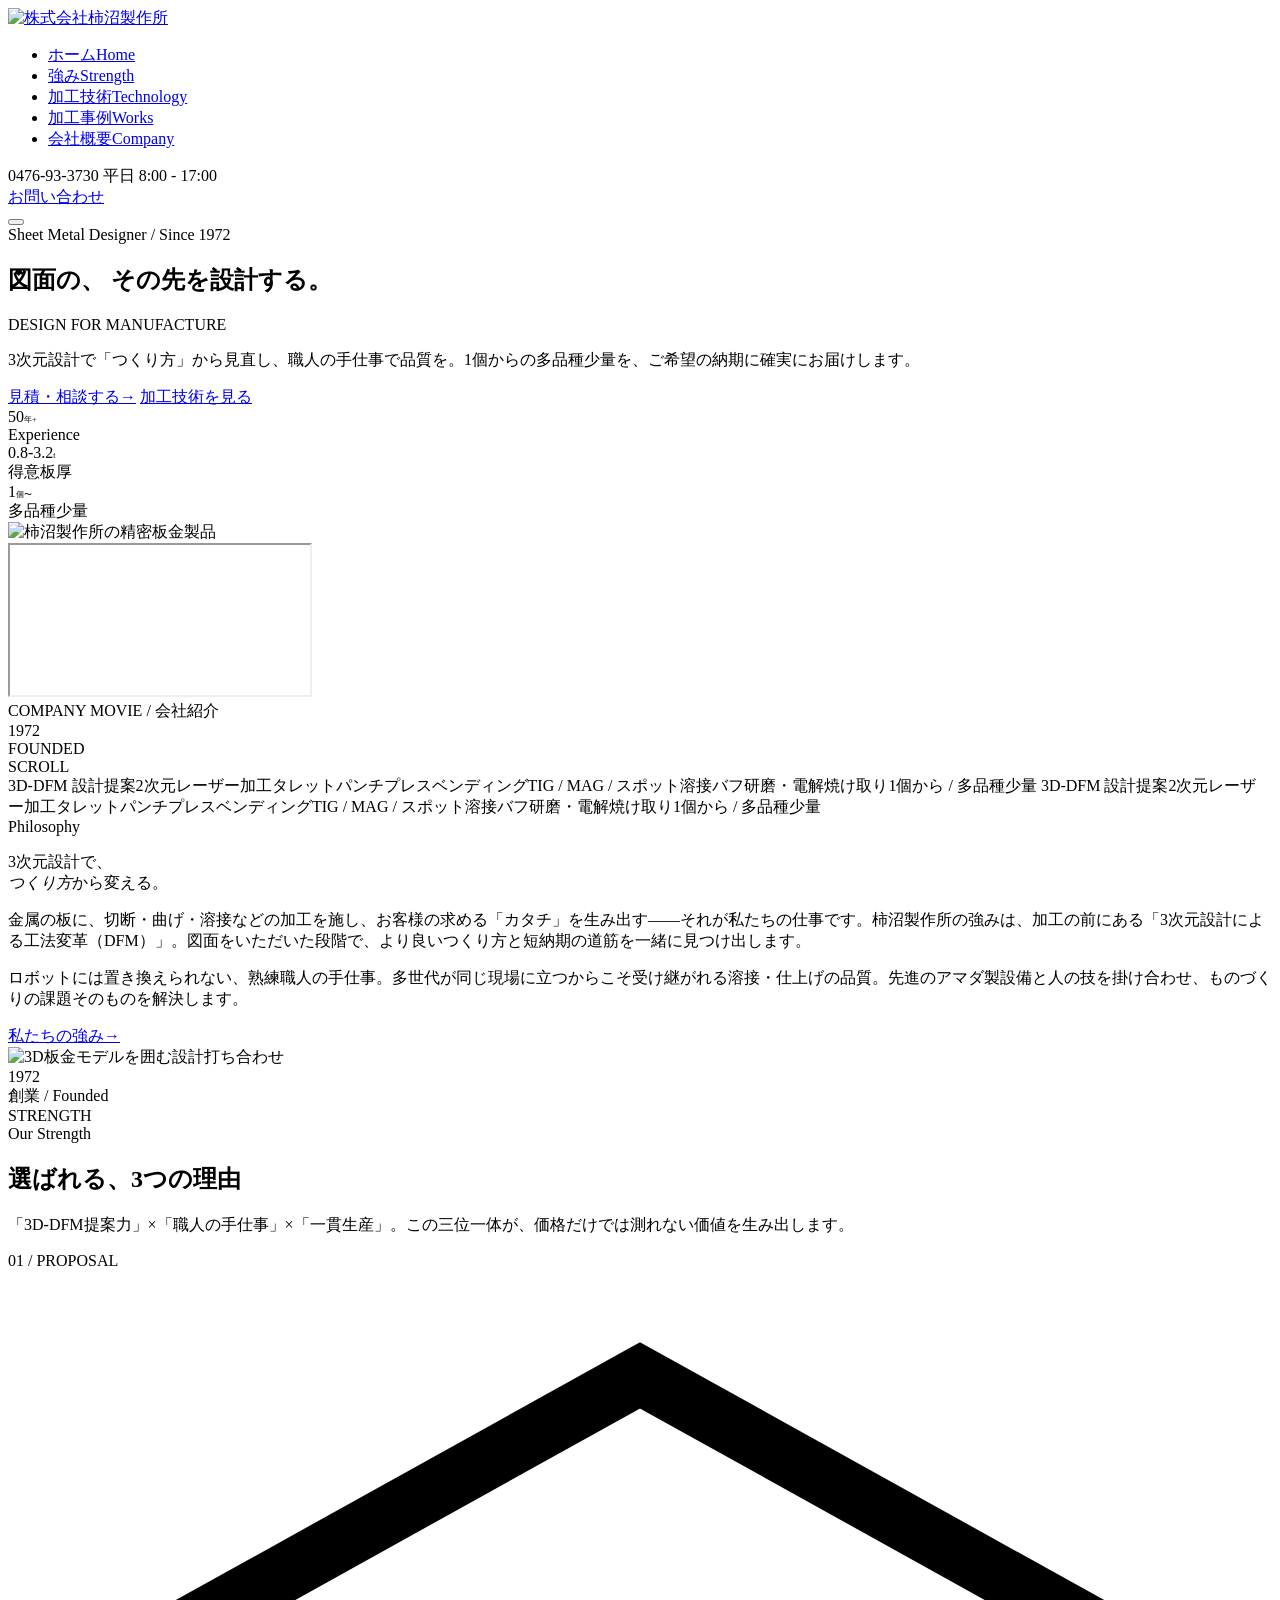
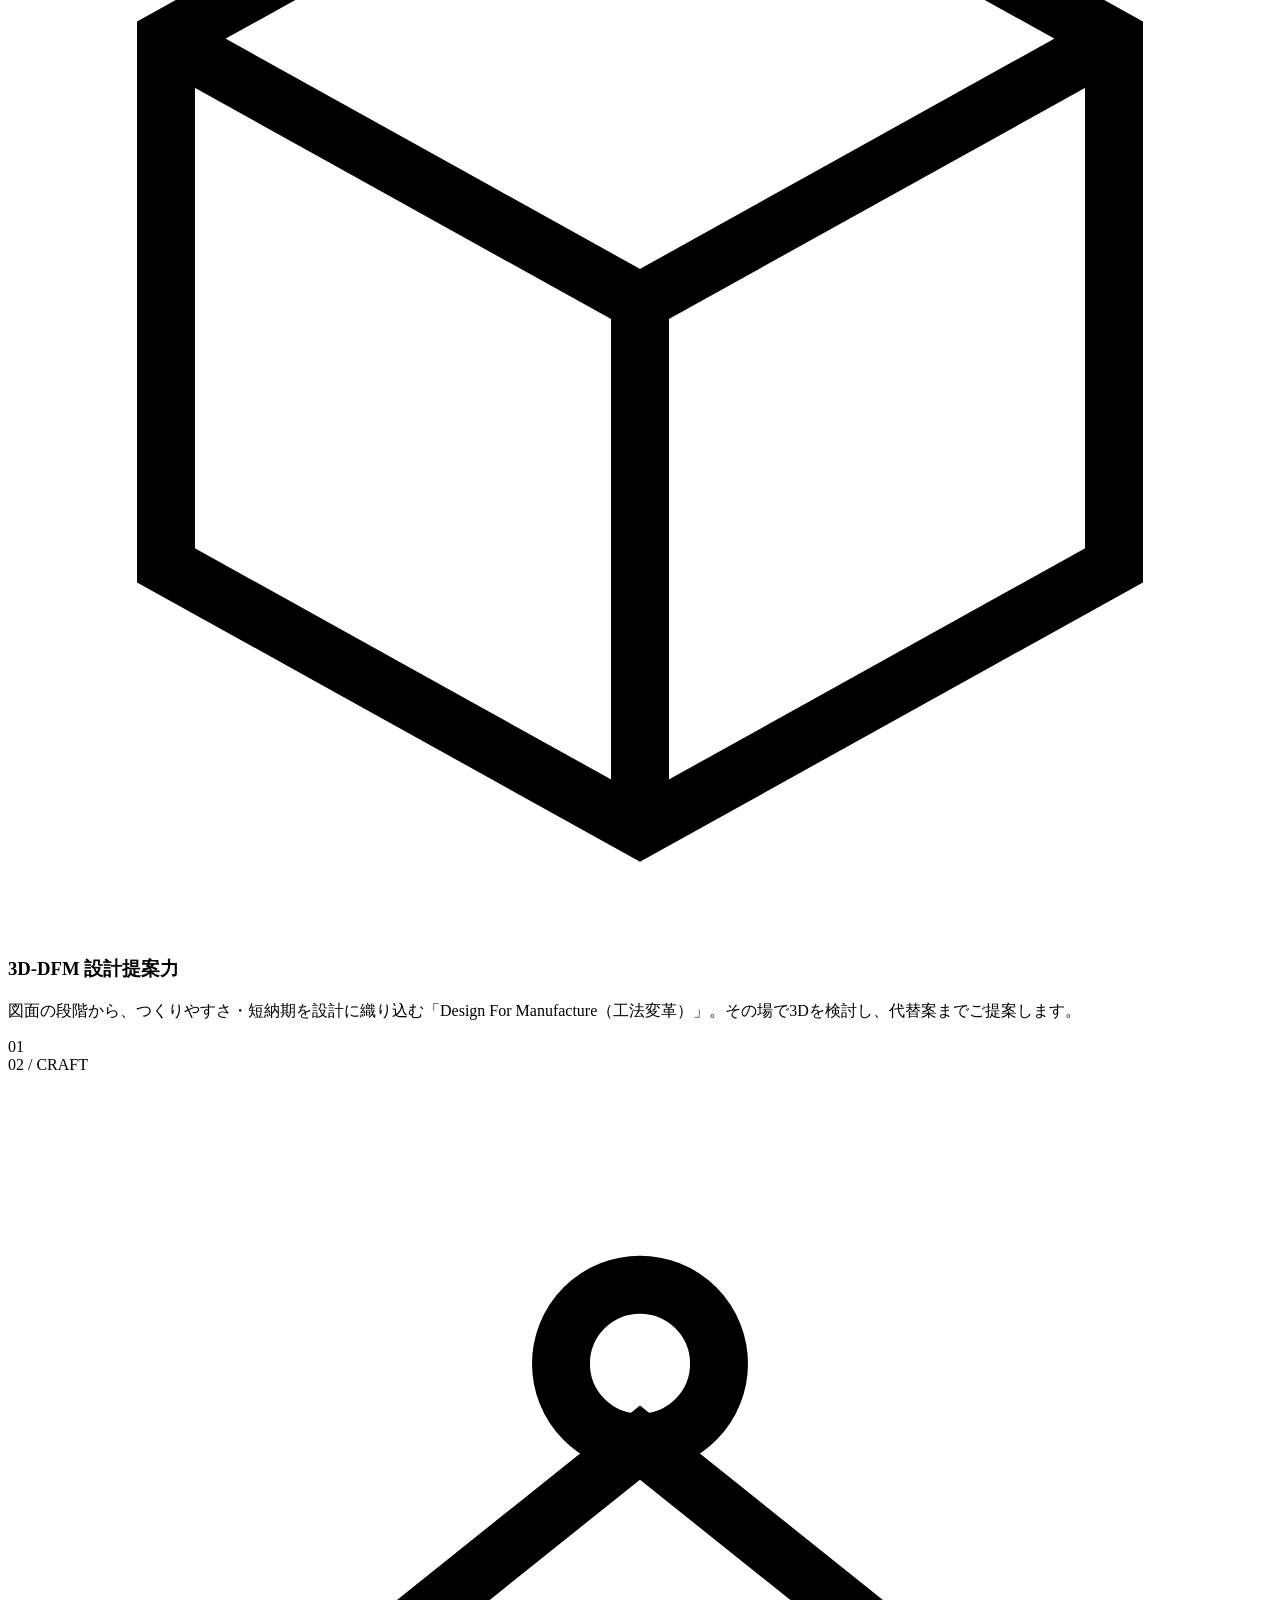
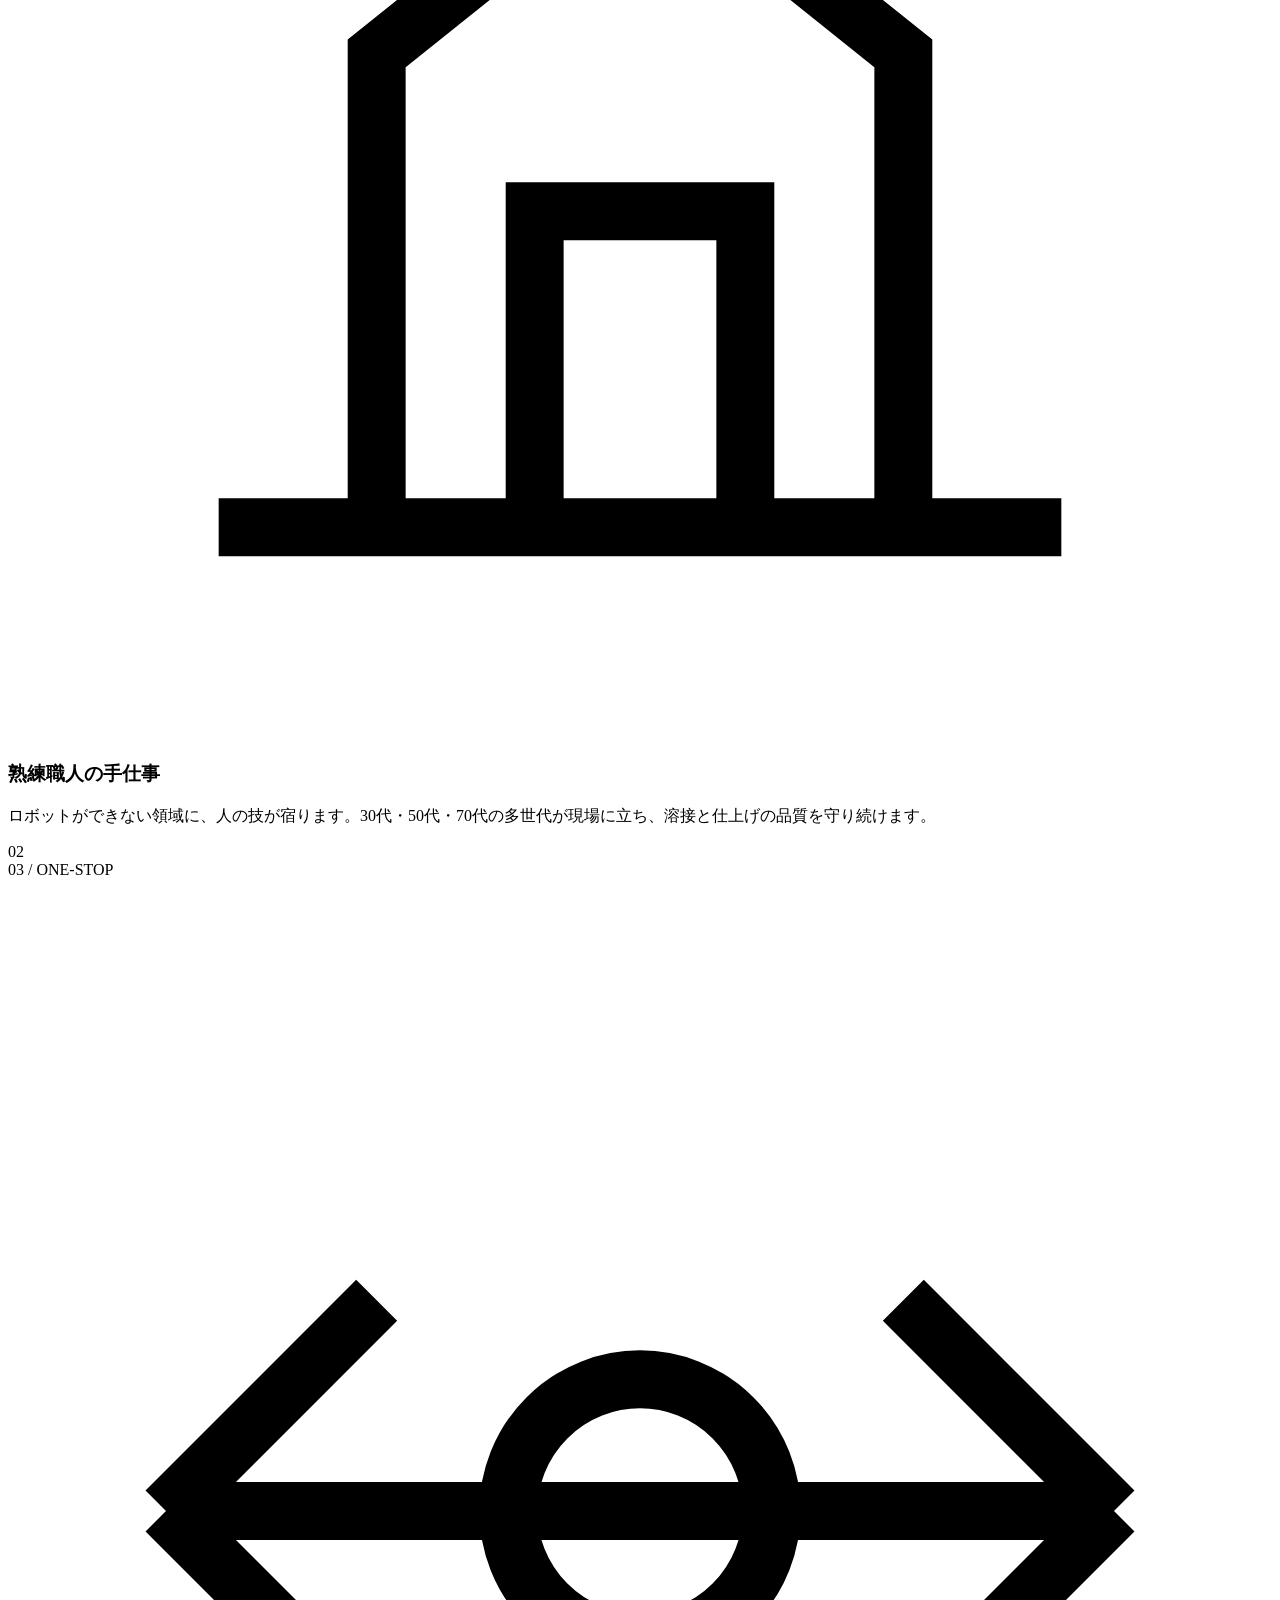
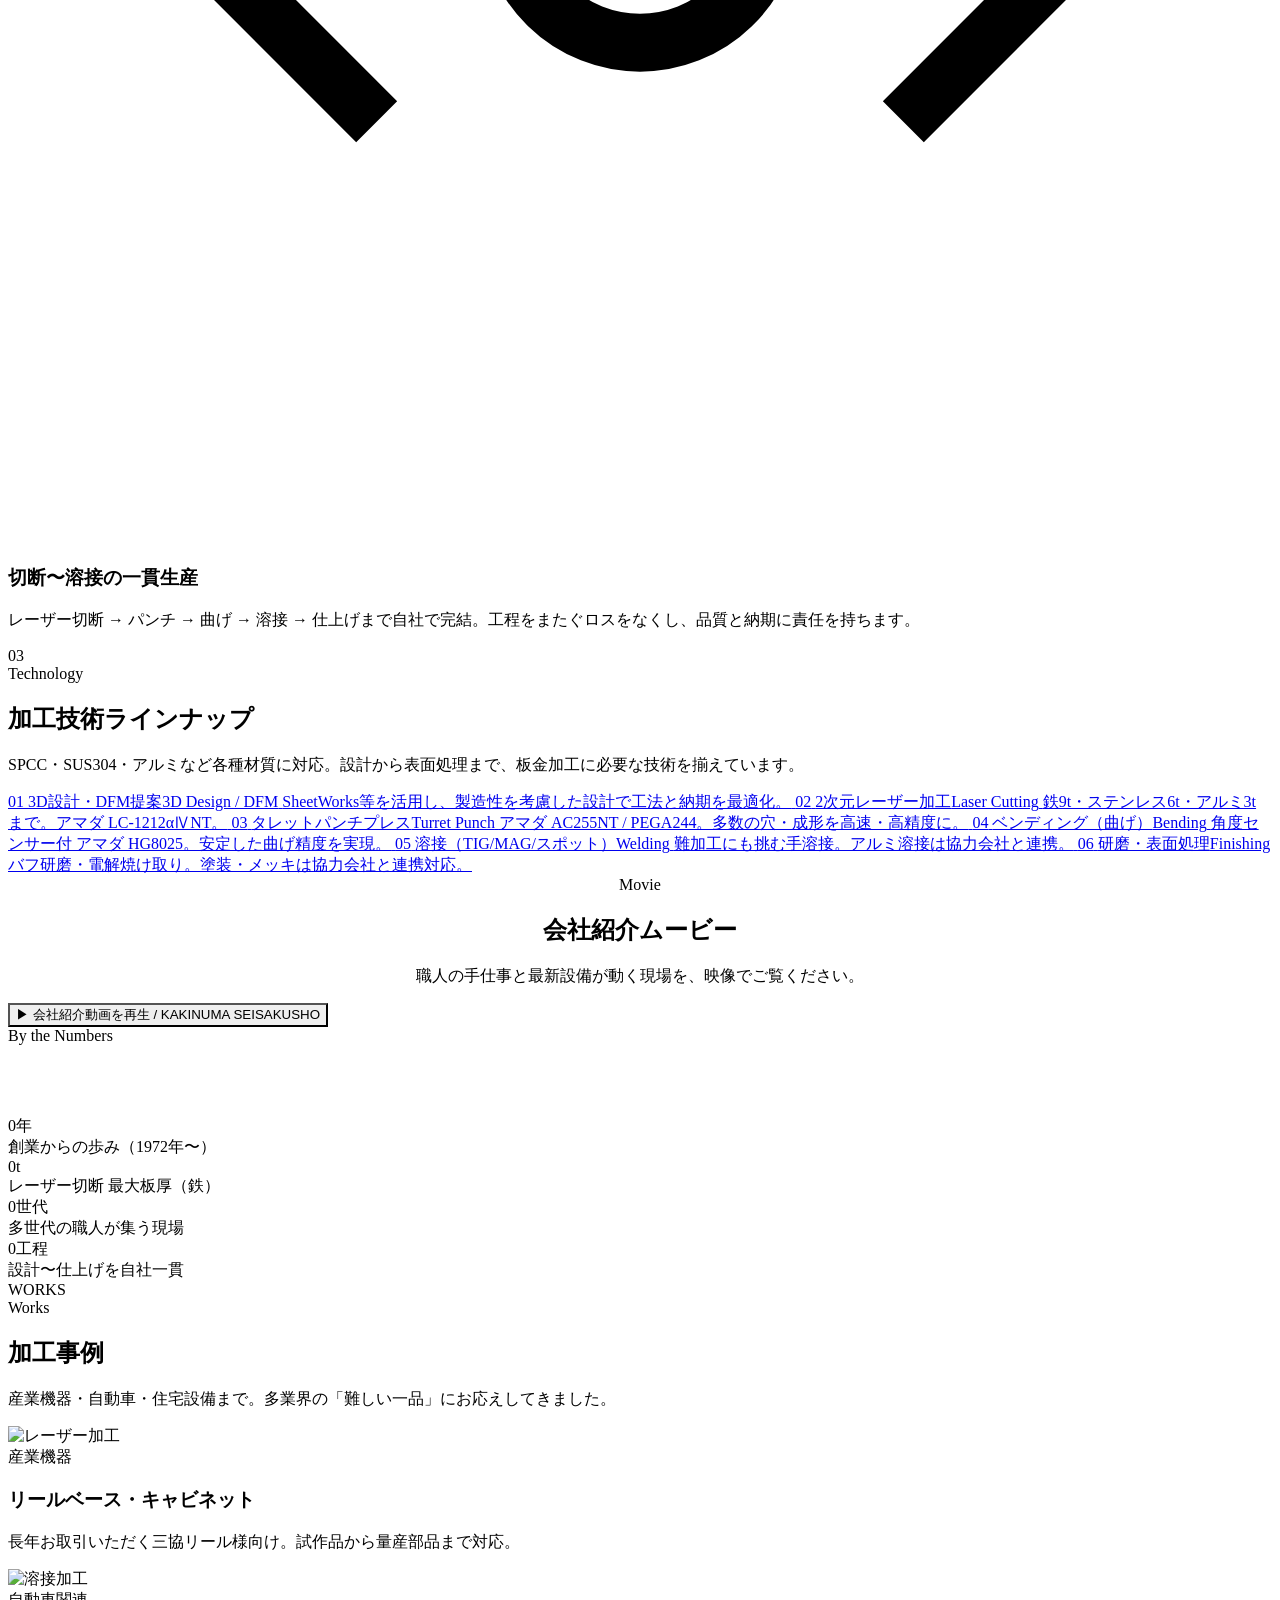
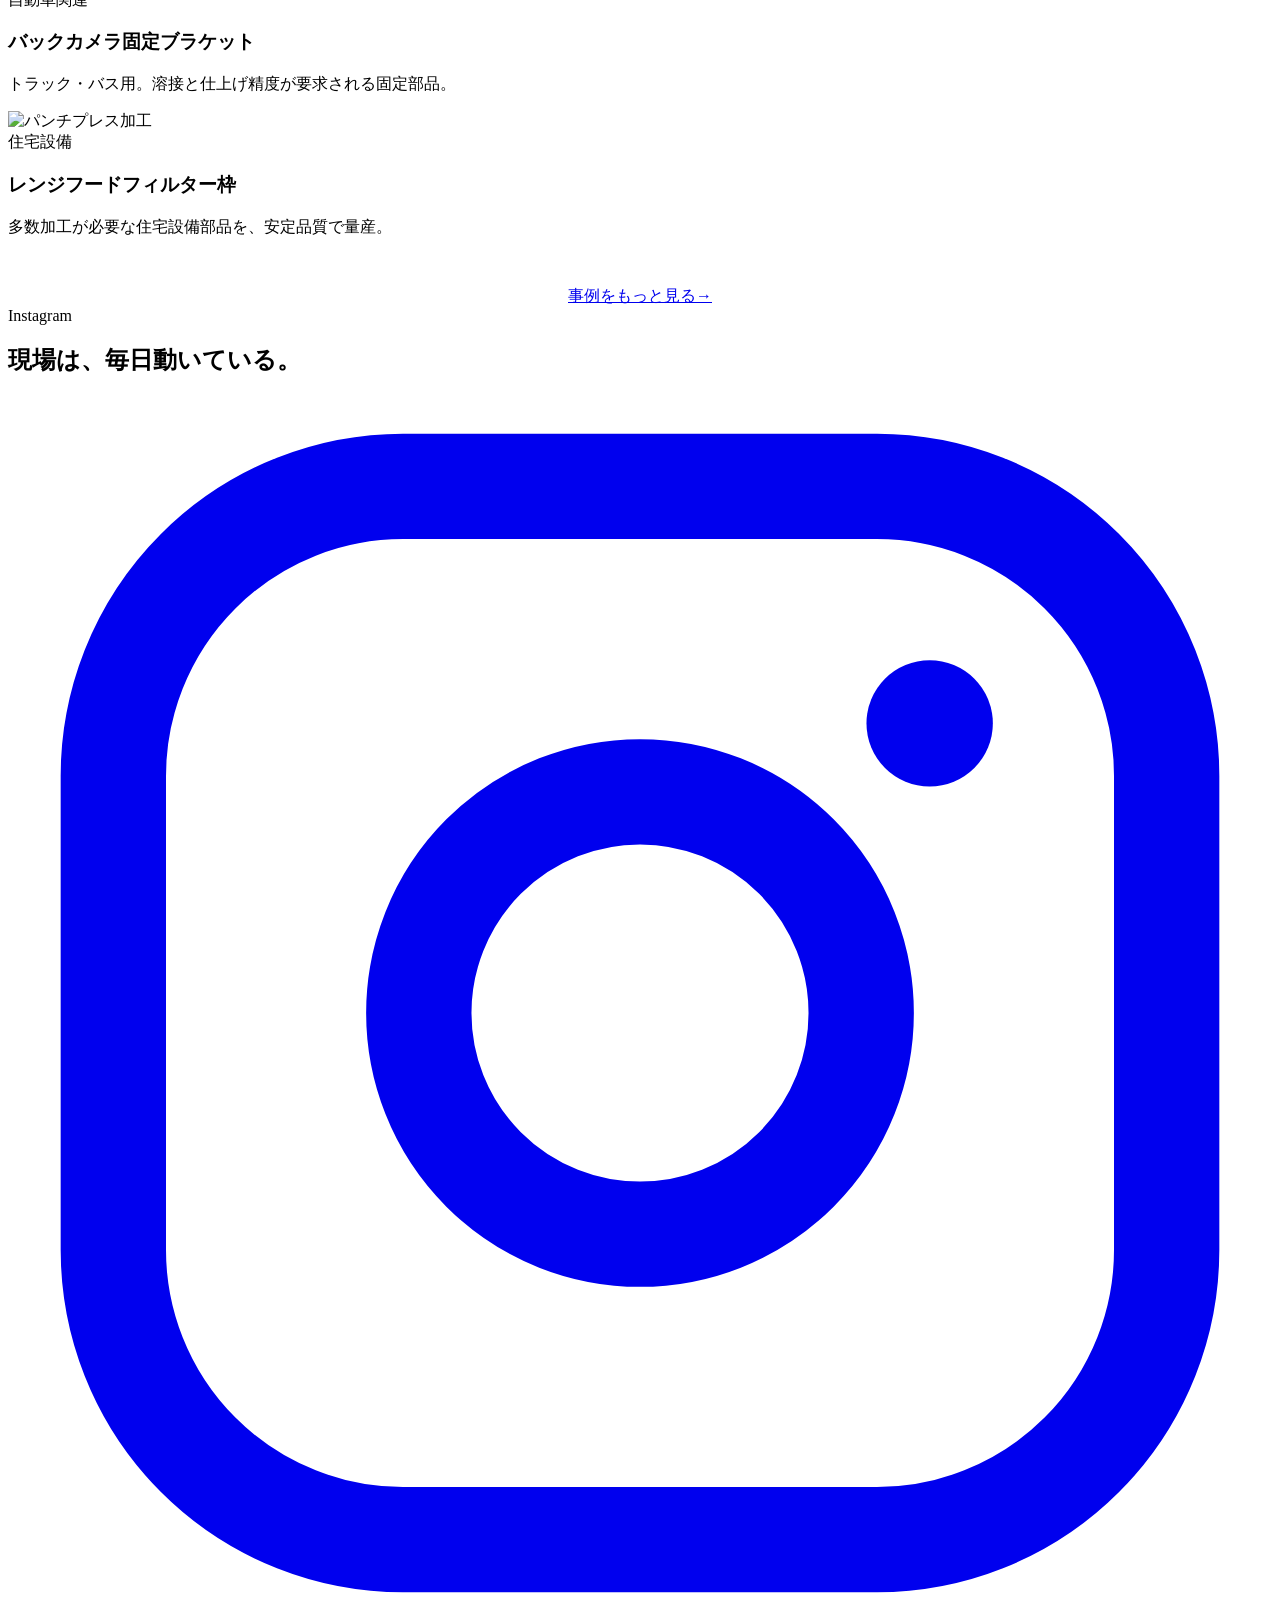
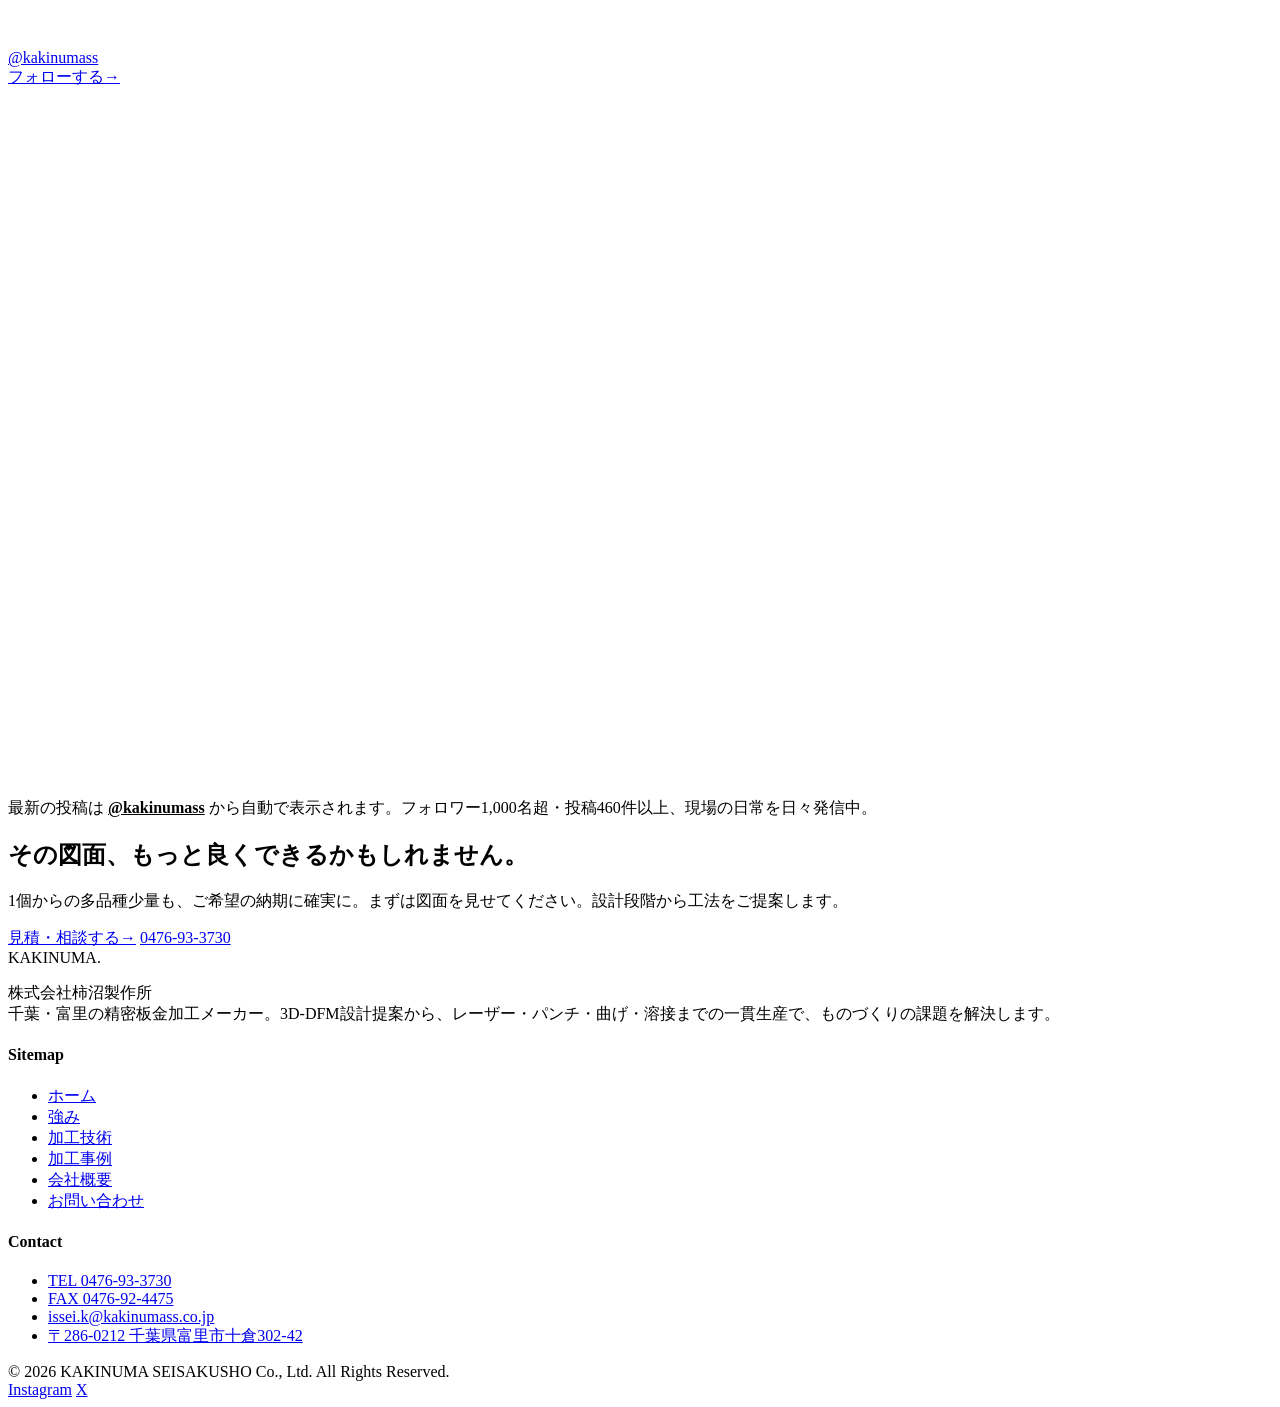
==== index.html @ e0a7f56b "Add index.html" ====
<!DOCTYPE html>
<html lang="ja">
<head>
<meta charset="UTF-8">
<meta name="viewport" content="width=device-width, initial-scale=1.0">
<title>株式会社柿沼製作所 | 千葉・富里の精密板金加工 × 3D-DFM設計提案</title>
<meta name="description" content="千葉県富里市の精密板金加工メーカー。3次元設計による工法変革（DFM）で、1個からの多品種少量生産に対応。創業1972年、アマダ製設備と熟練職人の手仕事で、ご希望の納期に確実にお応えします。">
<meta name="keywords" content="精密板金,板金加工,千葉,富里,DFM,工法変革,3次元設計,多品種少量,小ロット,1個から,短納期,レーザー加工,溶接,柿沼製作所">
<meta property="og:type" content="website">
<meta property="og:title" content="株式会社柿沼製作所 | 精密板金加工 × 3D-DFM設計提案">
<meta property="og:description" content="千葉・富里。3D-DFM設計提案から一貫生産まで。アマダ製設備 × 熟練職人の手仕事。">
<meta property="og:locale" content="ja_JP">
<meta name="twitter:card" content="summary_large_image">
<meta name="theme-color" content="#ffffff">
<link rel="icon" href="assets/img/logo.png">
<link rel="preconnect" href="https://fonts.googleapis.com">
<link rel="preconnect" href="https://fonts.gstatic.com" crossorigin>
<link href="https://fonts.googleapis.com/css2?family=Anton&family=Noto+Sans+JP:wght@400;500;700;900&family=Space+Grotesk:wght@500;600;700&family=Zen+Kaku+Gothic+New:wght@700;900&display=swap" rel="stylesheet">
<link rel="stylesheet" href="assets/style.css">
<script type="application/ld+json">
{
  "@context":"https://schema.org",
  "@type":"Organization",
  "name":"株式会社柿沼製作所",
  "alternateName":"KAKINUMA SEISAKUSHO Co., Ltd.",
  "url":"https://three-t-ltd.github.io/kakinumass/",
  "logo":"https://three-t-ltd.github.io/kakinumass/assets/img/logo.png",
  "foundingDate":"1972-10",
  "telephone":"+81-476-93-3730",
  "email":"issei.k@kakinumass.co.jp",
  "address":{"@type":"PostalAddress","postalCode":"286-0212","addressRegion":"千葉県","addressLocality":"富里市","streetAddress":"十倉302-42","addressCountry":"JP"},
  "description":"千葉県富里市の精密板金加工メーカー。3D-DFM設計提案から一貫生産まで対応。"
}
</script>
</head>
<body>
<div class="scroll-progress"></div>

<!-- ===== HEADER ===== -->
<header class="site-header">
  <div class="container header-inner">
    <a href="index.html" class="logo"><img src="assets/img/logo.png" alt="株式会社柿沼製作所"></a>
    <nav class="main-nav">
      <ul>
        <li class="current"><a href="index.html">ホーム<span class="en">Home</span></a></li>
        <li><a href="strengths.html">強み<span class="en">Strength</span></a></li>
        <li><a href="services.html">加工技術<span class="en">Technology</span></a></li>
        <li><a href="works.html">加工事例<span class="en">Works</span></a></li>
        <li><a href="company.html">会社概要<span class="en">Company</span></a></li>
      </ul>
    </nav>
    <div class="header-cta">
      <div class="header-tel">
        <span class="num">0476-93-3730</span>
        <span class="lbl">平日 8:00 - 17:00</span>
      </div>
      <a href="contact.html" class="btn btn-primary"><span>お問い合わせ</span></a>
    </div>
    <button class="nav-toggle" aria-label="メニュー"><span></span><span></span><span></span></button>
  </div>
</header>

<!-- ===== HERO ===== -->
<section class="hero">
  <div class="hero-layout">
    <div class="hero-text">
      <div class="bg-grid"></div>
      <div style="position:relative;z-index:2">
        <span class="hero-tag">Sheet Metal Designer / Since 1972</span>
        <h1>
          <span class="line"><span>図面の、</span></span>
          <span class="line"><span>その<span class="red">先</span>を設計する。</span></span>
        </h1>
        <div class="hero-en">DESIGN FOR MANUFACTURE</div>
        <p class="hero-sub">3次元設計で「つくり方」から見直し、職人の手仕事で品質を。1個からの多品種少量を、ご希望の納期に確実にお届けします。</p>
        <div class="hero-actions">
          <a href="contact.html" class="btn btn-primary"><span>見積・相談する</span><span class="arr">→</span></a>
          <a href="services.html" class="btn btn-ghost"><span>加工技術を見る</span></a>
        </div>
        <div class="hero-meta">
          <div class="item"><div class="num">50<span style="font-size:.5em">年+</span></div><div class="lbl">Experience</div></div>
          <div class="item"><div class="num">0.8-3.2<span style="font-size:.5em">t</span></div><div class="lbl">得意板厚</div></div>
          <div class="item"><div class="num">1<span style="font-size:.5em">個〜</span></div><div class="lbl">多品種少量</div></div>
        </div>
      </div>
    </div>
    <div class="hero-visual">
      <img src="assets/img/products/prod01.jpg" alt="柿沼製作所の精密板金製品">
      <div class="hero-video-bg">
        <iframe src="https://www.youtube-nocookie.com/embed/X4dyCx2qvk0?autoplay=1&mute=1&loop=1&playlist=X4dyCx2qvk0&controls=0&showinfo=0&modestbranding=1&rel=0&playsinline=1&disablekb=1&fs=0&iv_load_policy=3" title="会社紹介ムービー" allow="autoplay; encrypted-media" tabindex="-1"></iframe>
      </div>
      <span class="vtag">COMPANY MOVIE / 会社紹介</span>
      <div class="hero-badge"><div class="y">1972</div><div class="t">FOUNDED</div></div>
    </div>
  </div>
  <div class="scroll-cue"><span class="bar"></span>SCROLL</div>
</section>

<!-- ===== TICKER ===== -->
<div class="ticker">
  <div class="ticker-track">
    <span>3D-DFM 設計提案<span></span></span><span>2次元レーザー加工<span></span></span><span>タレットパンチプレス<span></span></span><span>ベンディング<span></span></span><span>TIG / MAG / スポット溶接<span></span></span><span>バフ研磨・電解焼け取り<span></span></span><span>1個から / 多品種少量<span></span></span>
    <span>3D-DFM 設計提案<span></span></span><span>2次元レーザー加工<span></span></span><span>タレットパンチプレス<span></span></span><span>ベンディング<span></span></span><span>TIG / MAG / スポット溶接<span></span></span><span>バフ研磨・電解焼け取り<span></span></span><span>1個から / 多品種少量<span></span></span>
  </div>
</div>

<!-- ===== INTRO ===== -->
<section class="section">
  <div class="container">
    <div class="intro-grid">
      <div class="intro-copy reveal">
        <span class="eyebrow">Philosophy</span>
        <p class="big">3次元設計で、<br><em>つくり方</em>から変える。</p>
        <p>金属の板に、切断・曲げ・溶接などの加工を施し、お客様の求める「カタチ」を生み出す——それが私たちの仕事です。柿沼製作所の強みは、加工の前にある「3次元設計による工法変革（DFM）」。図面をいただいた段階で、より良いつくり方と短納期の道筋を一緒に見つけ出します。</p>
        <p>ロボットには置き換えられない、熟練職人の手仕事。多世代が同じ現場に立つからこそ受け継がれる溶接・仕上げの品質。先進のアマダ製設備と人の技を掛け合わせ、ものづくりの課題そのものを解決します。</p>
        <a href="strengths.html" class="btn btn-ghost" style="margin-top:.6em"><span>私たちの強み</span><span class="arr">→</span></a>
      </div>
      <div class="intro-visual reveal d2">
        <img src="assets/img/factory4.jpg" alt="3D板金モデルを囲む設計打ち合わせ">
        <div class="badge"><div class="y">1972</div><div class="t">創業 / Founded</div></div>
      </div>
    </div>
  </div>
</section>

<!-- ===== STRENGTHS ===== -->
<section class="section section--paper">
  <div class="watermark">STRENGTH</div>
  <div class="container">
    <div class="sec-head reveal">
      <span class="eyebrow">Our Strength</span>
      <h2 class="sec-title">選ばれる、<span class="accent">3つの理由</span></h2>
      <p class="sec-lead">「3D-DFM提案力」×「職人の手仕事」×「一貫生産」。この三位一体が、価格だけでは測れない価値を生み出します。</p>
    </div>
    <div class="cards">
      <div class="card reveal d1">
        <div class="idx">01 / PROPOSAL</div>
        <svg class="ic" viewBox="0 0 48 48" fill="none" stroke="currentColor" stroke-width="2.2"><path d="M24 4 6 14v20l18 10 18-10V14L24 4Z"/><path d="M24 24 6 14M24 24l18-10M24 24v20"/></svg>
        <h3>3D-DFM 設計提案力</h3>
        <p>図面の段階から、つくりやすさ・短納期を設計に織り込む「Design For Manufacture（工法変革）」。その場で3Dを検討し、代替案までご提案します。</p>
        <div class="big-num">01</div>
      </div>
      <div class="card reveal d2">
        <div class="idx">02 / CRAFT</div>
        <svg class="ic" viewBox="0 0 48 48" fill="none" stroke="currentColor" stroke-width="2.2"><path d="M8 40h32M14 40V22l10-8 10 8v18M20 40V28h8v12"/><circle cx="24" cy="11" r="3"/></svg>
        <h3>熟練職人の手仕事</h3>
        <p>ロボットができない領域に、人の技が宿ります。30代・50代・70代の多世代が現場に立ち、溶接と仕上げの品質を守り続けます。</p>
        <div class="big-num">02</div>
      </div>
      <div class="card reveal d3">
        <div class="idx">03 / ONE-STOP</div>
        <svg class="ic" viewBox="0 0 48 48" fill="none" stroke="currentColor" stroke-width="2.2"><path d="M6 24h36M6 24l8-8M6 24l8 8M42 24l-8-8M42 24l-8 8"/><circle cx="24" cy="24" r="5"/></svg>
        <h3>切断〜溶接の一貫生産</h3>
        <p>レーザー切断 → パンチ → 曲げ → 溶接 → 仕上げまで自社で完結。工程をまたぐロスをなくし、品質と納期に責任を持ちます。</p>
        <div class="big-num">03</div>
      </div>
    </div>
  </div>
</section>

<!-- ===== TECHNOLOGY ===== -->
<section class="section">
  <div class="container">
    <div class="sec-head reveal">
      <span class="eyebrow">Technology</span>
      <h2 class="sec-title">加工技術<span class="accent">ラインナップ</span></h2>
      <p class="sec-lead">SPCC・SUS304・アルミなど各種材質に対応。設計から表面処理まで、板金加工に必要な技術を揃えています。</p>
    </div>
    <div class="tech-list reveal">
      <a href="services.html" class="tech-row">
        <span class="tech-no">01</span>
        <span class="tech-name">3D設計・DFM提案<span class="en">3D Design / DFM</span></span>
        <span class="tech-desc">SheetWorks等を活用し、製造性を考慮した設計で工法と納期を最適化。</span>
      </a>
      <a href="services.html" class="tech-row">
        <span class="tech-no">02</span>
        <span class="tech-name">2次元レーザー加工<span class="en">Laser Cutting</span></span>
        <span class="tech-desc">鉄9t・ステンレス6t・アルミ3tまで。アマダ LC-1212αⅣNT。</span>
      </a>
      <a href="services.html" class="tech-row">
        <span class="tech-no">03</span>
        <span class="tech-name">タレットパンチプレス<span class="en">Turret Punch</span></span>
        <span class="tech-desc">アマダ AC255NT / PEGA244。多数の穴・成形を高速・高精度に。</span>
      </a>
      <a href="services.html" class="tech-row">
        <span class="tech-no">04</span>
        <span class="tech-name">ベンディング（曲げ）<span class="en">Bending</span></span>
        <span class="tech-desc">角度センサー付 アマダ HG8025。安定した曲げ精度を実現。</span>
      </a>
      <a href="services.html" class="tech-row">
        <span class="tech-no">05</span>
        <span class="tech-name">溶接（TIG/MAG/スポット）<span class="en">Welding</span></span>
        <span class="tech-desc">難加工にも挑む手溶接。アルミ溶接は協力会社と連携。</span>
      </a>
      <a href="services.html" class="tech-row">
        <span class="tech-no">06</span>
        <span class="tech-name">研磨・表面処理<span class="en">Finishing</span></span>
        <span class="tech-desc">バフ研磨・電解焼け取り。塗装・メッキは協力会社と連携対応。</span>
      </a>
    </div>
  </div>
</section>

<!-- ===== VIDEO ===== -->
<section class="section section--paper">
  <div class="container">
    <div class="sec-head reveal" style="text-align:center;max-width:760px;margin-inline:auto">
      <span class="eyebrow" style="justify-content:center">Movie</span>
      <h2 class="sec-title">会社紹介<span class="accent">ムービー</span></h2>
      <p class="sec-lead" style="margin-inline:auto">職人の手仕事と最新設備が動く現場を、映像でご覧ください。</p>
    </div>
    <div class="video-wrap reveal">
      <div class="video-embed">
        <button class="video-facade" data-yt="X4dyCx2qvk0" aria-label="会社紹介ムービーを再生"
          style="background-image:url('assets/img/products/prod14.jpg')">
          <span class="play"></span>
          <span class="vlabel">▶ 会社紹介動画を再生 / KAKINUMA SEISAKUSHO</span>
        </button>
      </div>
    </div>
  </div>
</section>

<!-- ===== STATS ===== -->
<section class="section section--red">
  <div class="container">
    <div class="sec-head reveal">
      <span class="eyebrow">By the Numbers</span>
      <h2 class="sec-title" style="color:#fff">数字で見る、<span class="accent" style="color:var(--ink)">柿沼製作所</span></h2>
    </div>
    <div class="stats reveal">
      <div class="stat"><div class="n"><span data-count="53">0</span><span class="u">年</span></div><div class="l">創業からの歩み（1972年〜）</div></div>
      <div class="stat"><div class="n"><span data-count="9">0</span><span class="u">t</span></div><div class="l">レーザー切断 最大板厚（鉄）</div></div>
      <div class="stat"><div class="n"><span data-count="3">0</span><span class="u">世代</span></div><div class="l">多世代の職人が集う現場</div></div>
      <div class="stat"><div class="n"><span data-count="5">0</span><span class="u">工程</span></div><div class="l">設計〜仕上げを自社一貫</div></div>
    </div>
  </div>
</section>

<!-- ===== WORKS PREVIEW ===== -->
<section class="section section--paper">
  <div class="watermark">WORKS</div>
  <div class="container">
    <div class="sec-head reveal">
      <span class="eyebrow">Works</span>
      <h2 class="sec-title">加工<span class="accent">事例</span></h2>
      <p class="sec-lead">産業機器・自動車・住宅設備まで。多業界の「難しい一品」にお応えしてきました。</p>
    </div>
    <div class="work-grid">
      <div class="work-card reveal d1">
        <img src="assets/img/laser-machine.jpg" alt="レーザー加工">
        <div class="meta"><span class="tag">産業機器</span><h3>リールベース・キャビネット</h3><p>長年お取引いただく三協リール様向け。試作品から量産部品まで対応。</p></div>
      </div>
      <div class="work-card reveal d2">
        <img src="assets/img/welding.jpg" alt="溶接加工">
        <div class="meta"><span class="tag">自動車関連</span><h3>バックカメラ固定ブラケット</h3><p>トラック・バス用。溶接と仕上げ精度が要求される固定部品。</p></div>
      </div>
      <div class="work-card reveal d3">
        <img src="assets/img/punch.jpg" alt="パンチプレス加工">
        <div class="meta"><span class="tag">住宅設備</span><h3>レンジフードフィルター枠</h3><p>多数加工が必要な住宅設備部品を、安定品質で量産。</p></div>
      </div>
    </div>
    <div style="text-align:center;margin-top:48px" class="reveal">
      <a href="works.html" class="btn btn-ghost"><span>事例をもっと見る</span><span class="arr">→</span></a>
    </div>
  </div>
</section>

<!-- ===== INSTAGRAM ===== -->
<section class="section">
  <div class="container">
    <div class="ig-head reveal">
      <div>
        <span class="eyebrow">Instagram</span>
        <h2 class="sec-title" style="margin-bottom:.2em">現場は、<span class="accent">毎日</span>動いている。</h2>
        <a class="ig-handle" href="https://www.instagram.com/kakinumass/" target="_blank" rel="noopener">
          <svg viewBox="0 0 24 24" fill="none" stroke="currentColor" stroke-width="2"><rect x="2" y="2" width="20" height="20" rx="5.5"/><circle cx="12" cy="12" r="4.2"/><circle cx="17.5" cy="6.5" r="1.2" fill="currentColor" stroke="none"/></svg>
          @kakinumass
        </a>
      </div>
      <a href="https://www.instagram.com/kakinumass/" target="_blank" rel="noopener" class="btn btn-ghost"><span>フォローする</span><span class="arr">→</span></a>
    </div>

    <!-- Live Instagram feed (SnapWidget @kakinumass / widget 1125762) -->
    <div class="ig-embed reveal">
      <div class="sw-frame">
        <iframe src="https://snapwidget.com/embed/1125762" class="snapwidget-widget" data-w="765" data-h="690" allowtransparency="true" frameborder="0" scrolling="no" style="border:none;overflow:hidden;width:765px;height:690px" title="Posts from Instagram @kakinumass"></iframe>
      </div>
    </div>
    <p class="ig-note">最新の投稿は <a href="https://www.instagram.com/kakinumass/" target="_blank" rel="noopener" style="color:var(--red);font-weight:700">@kakinumass</a> から自動で表示されます。フォロワー1,000名超・投稿460件以上、現場の日常を日々発信中。</p>
  </div>
</section>

<!-- ===== CTA ===== -->
<section class="cta-band">
  <div class="container">
    <div class="reveal">
      <h2>その図面、<span class="accent">もっと良くできる</span>かもしれません。</h2>
      <p class="sub">1個からの多品種少量も、ご希望の納期に確実に。まずは図面を見せてください。設計段階から工法をご提案します。</p>
    </div>
    <div class="cta-actions reveal d2">
      <a href="contact.html" class="btn btn-primary"><span>見積・相談する</span><span class="arr">→</span></a>
      <a href="tel:0476933730" class="btn btn-ghost"><span>0476-93-3730</span></a>
    </div>
  </div>
</section>

<!-- ===== FOOTER ===== -->
<footer class="site-footer">
  <div class="container">
    <div class="footer-top">
      <div class="footer-brand">
        <div class="logo-f">KAKINUMA<span class="accent">.</span></div>
        <p>株式会社柿沼製作所<br>千葉・富里の精密板金加工メーカー。3D-DFM設計提案から、レーザー・パンチ・曲げ・溶接までの一貫生産で、ものづくりの課題を解決します。</p>
      </div>
      <div class="footer-col">
        <h4>Sitemap</h4>
        <ul>
          <li><a href="index.html">ホーム</a></li>
          <li><a href="strengths.html">強み</a></li>
          <li><a href="services.html">加工技術</a></li>
          <li><a href="works.html">加工事例</a></li>
          <li><a href="company.html">会社概要</a></li>
          <li><a href="contact.html">お問い合わせ</a></li>
        </ul>
      </div>
      <div class="footer-col">
        <h4>Contact</h4>
        <ul>
          <li><a href="tel:0476933730">TEL 0476-93-3730</a></li>
          <li><a href="#">FAX 0476-92-4475</a></li>
          <li><a href="mailto:issei.k@kakinumass.co.jp">issei.k@kakinumass.co.jp</a></li>
          <li><a href="company.html">〒286-0212 千葉県富里市十倉302-42</a></li>
        </ul>
      </div>
    </div>
    <div class="footer-bottom">
      <span>© <span data-year>2026</span> KAKINUMA SEISAKUSHO Co., Ltd. All Rights Reserved.</span>
      <div class="sns">
        <a href="https://www.instagram.com/kakinumass/" target="_blank" rel="noopener">Instagram</a>
        <a href="https://x.com/kakinumass" target="_blank" rel="noopener">X</a>
      </div>
    </div>
  </div>
</footer>

<script src="assets/script.js"></script>
</body>
</html>
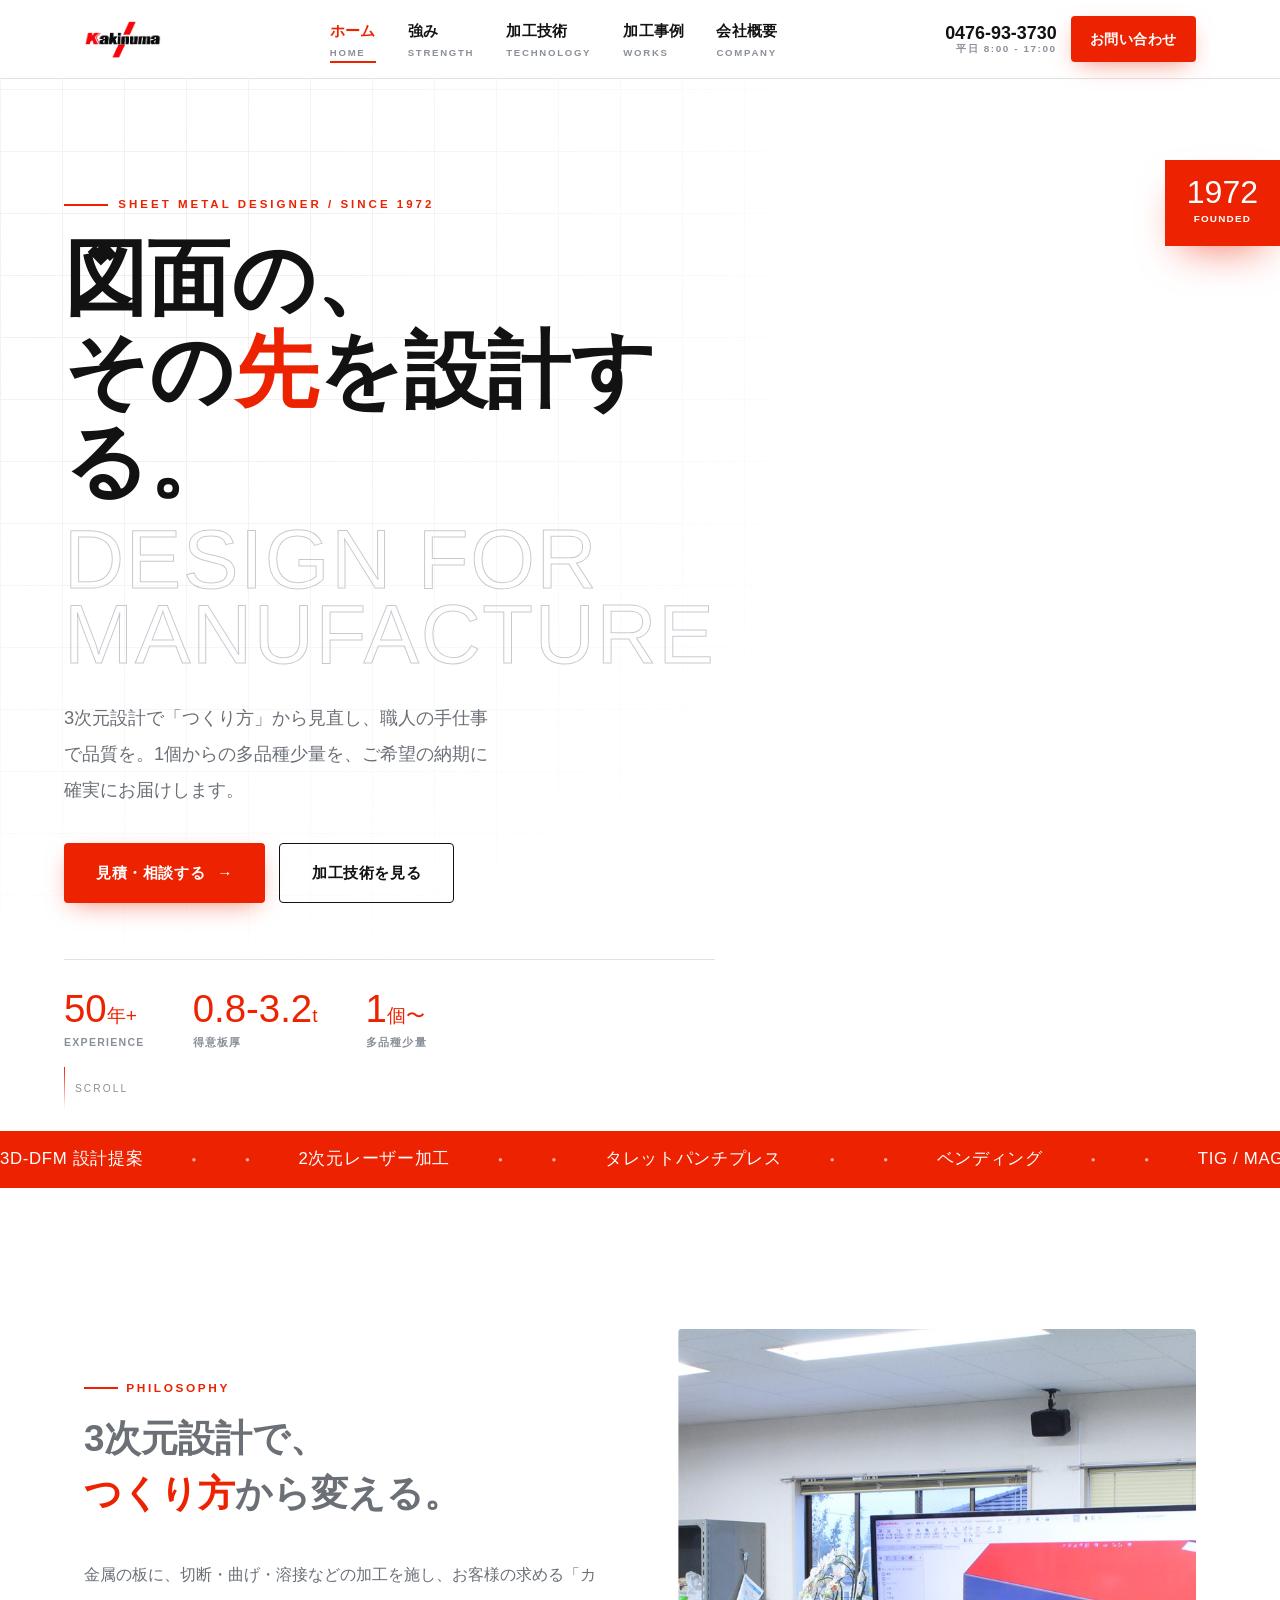
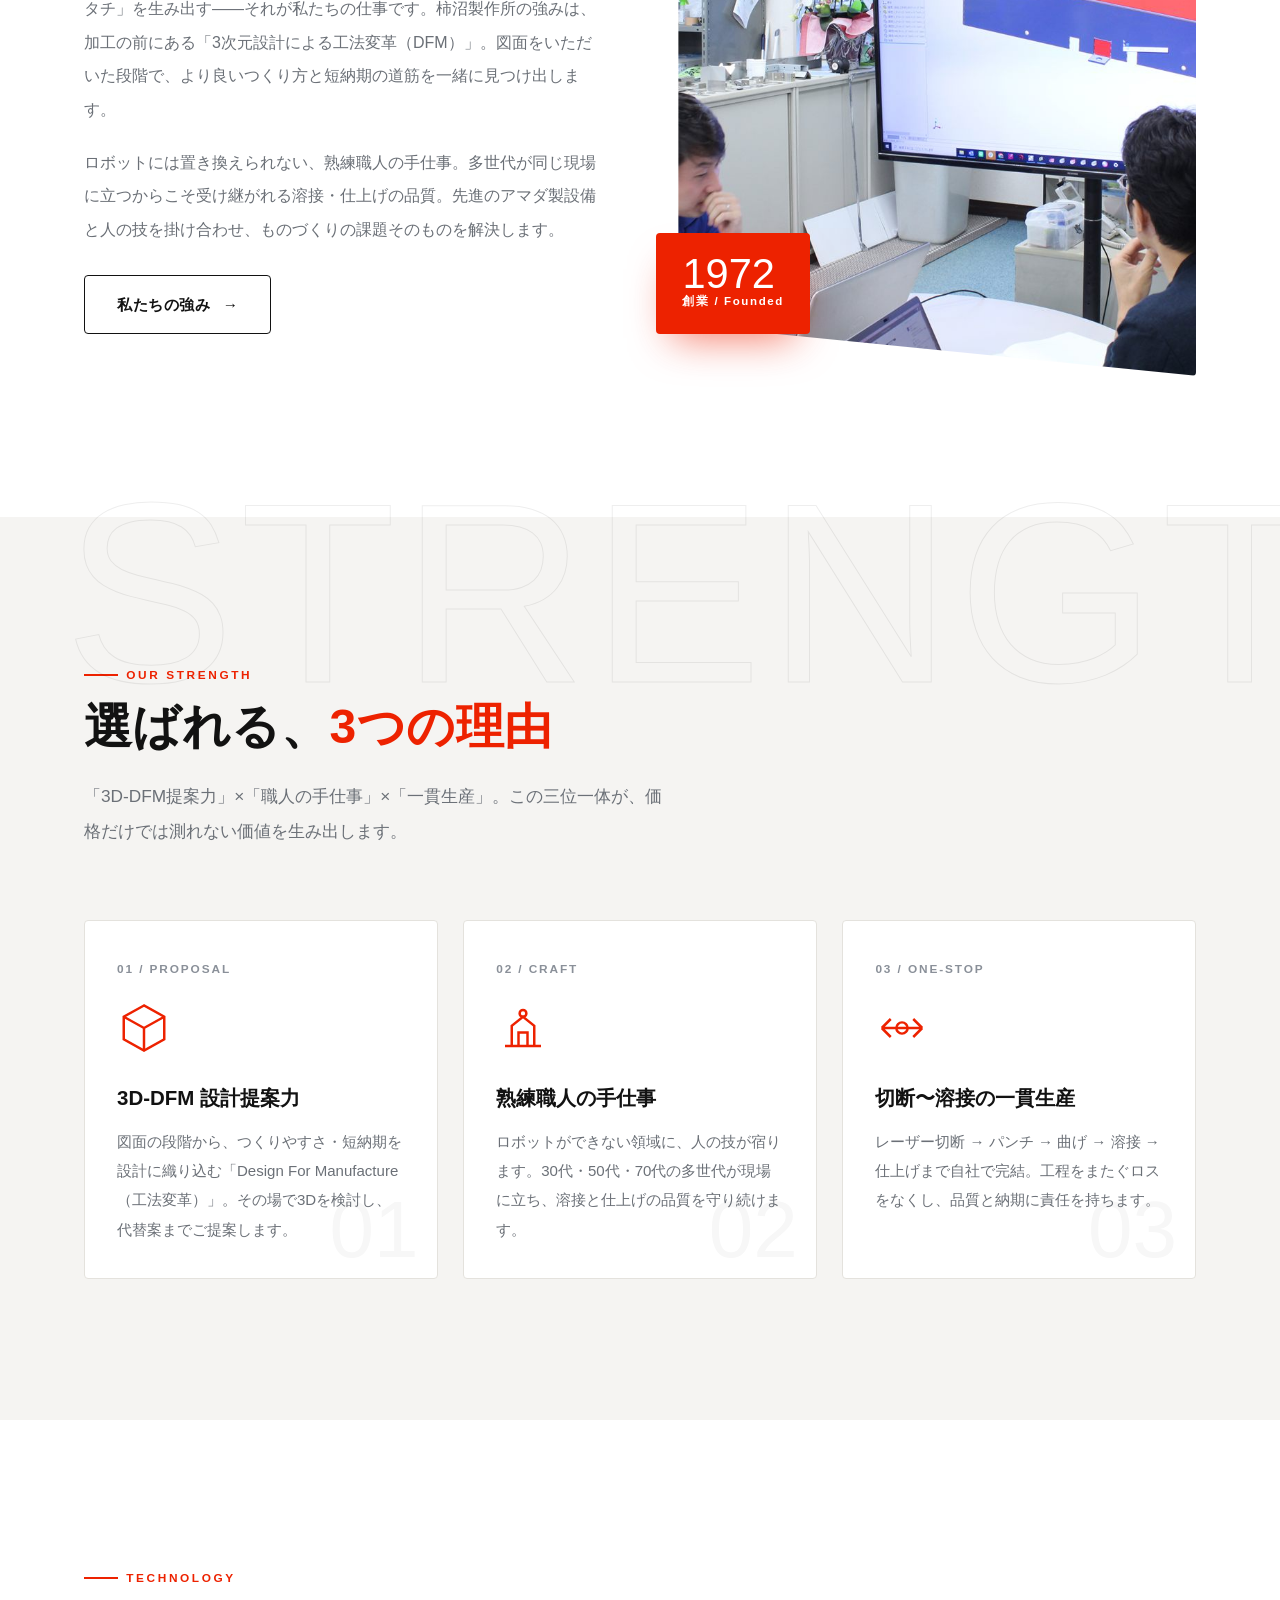
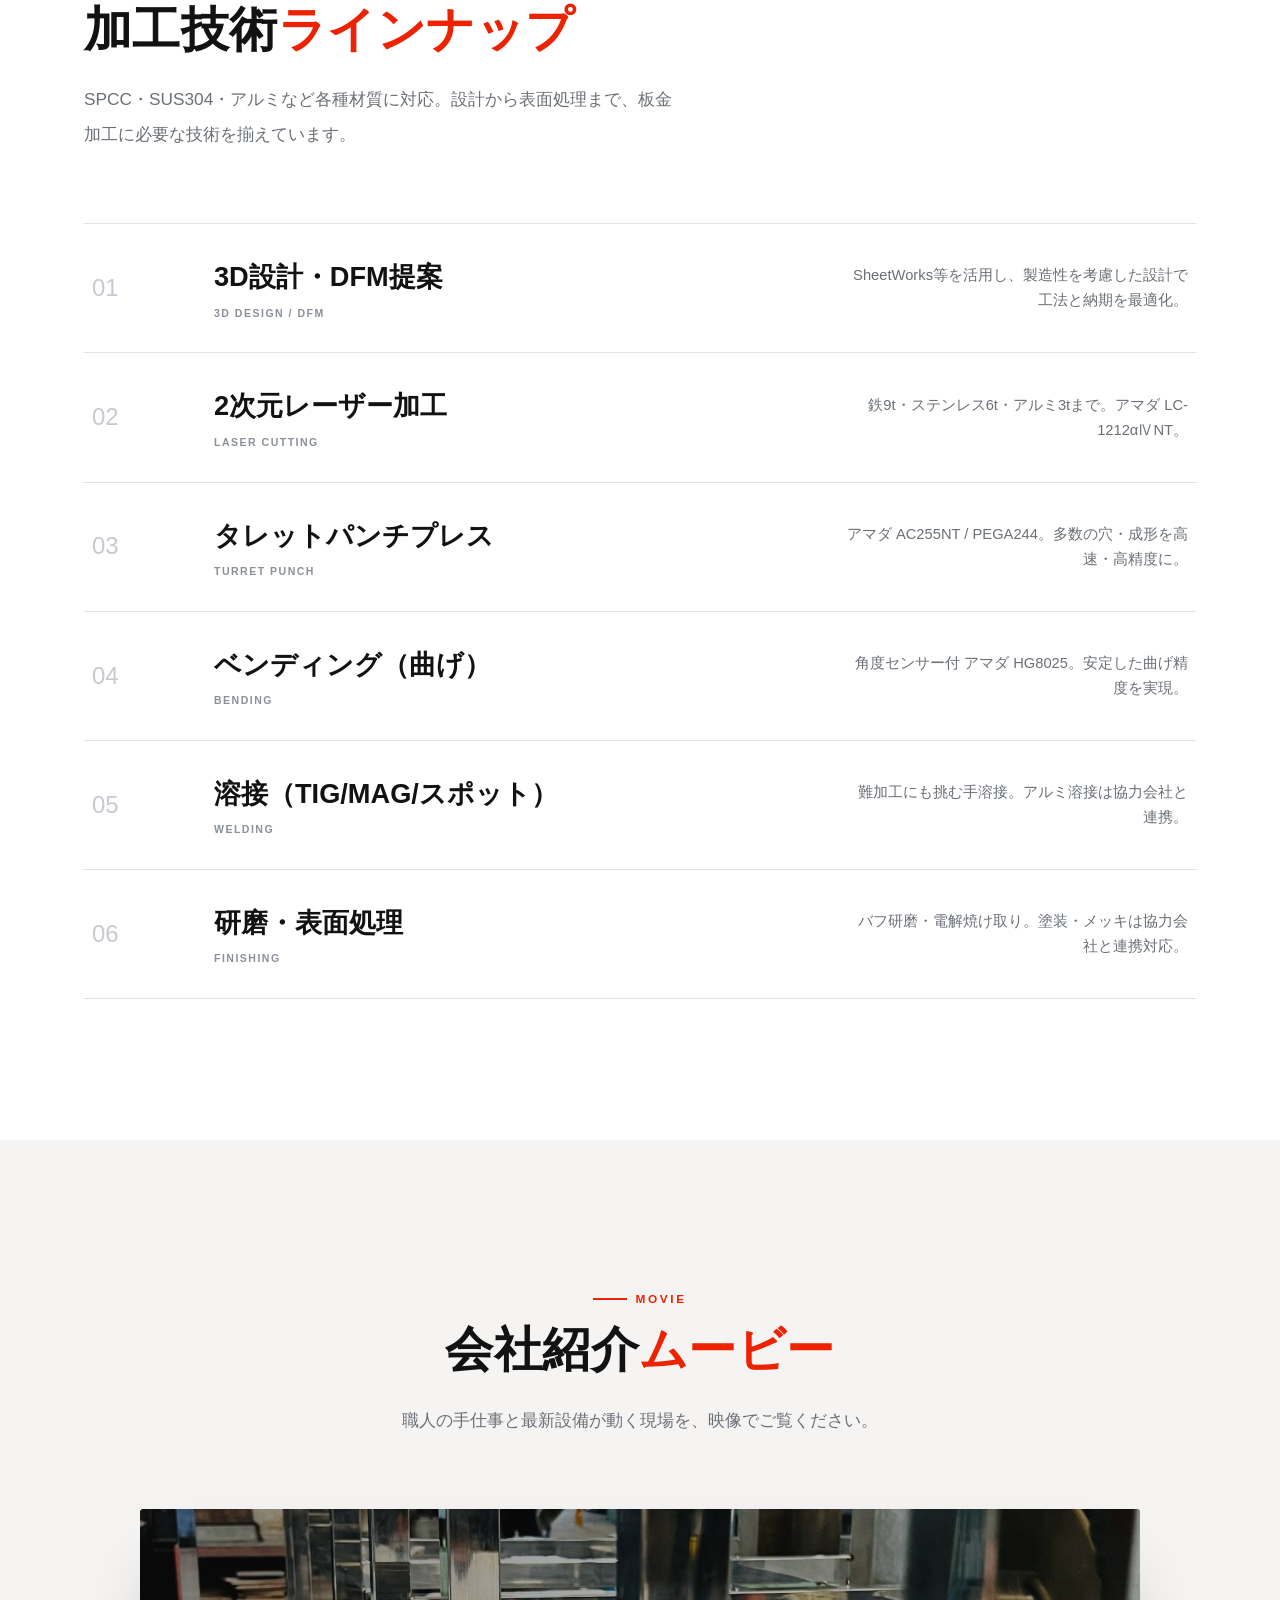
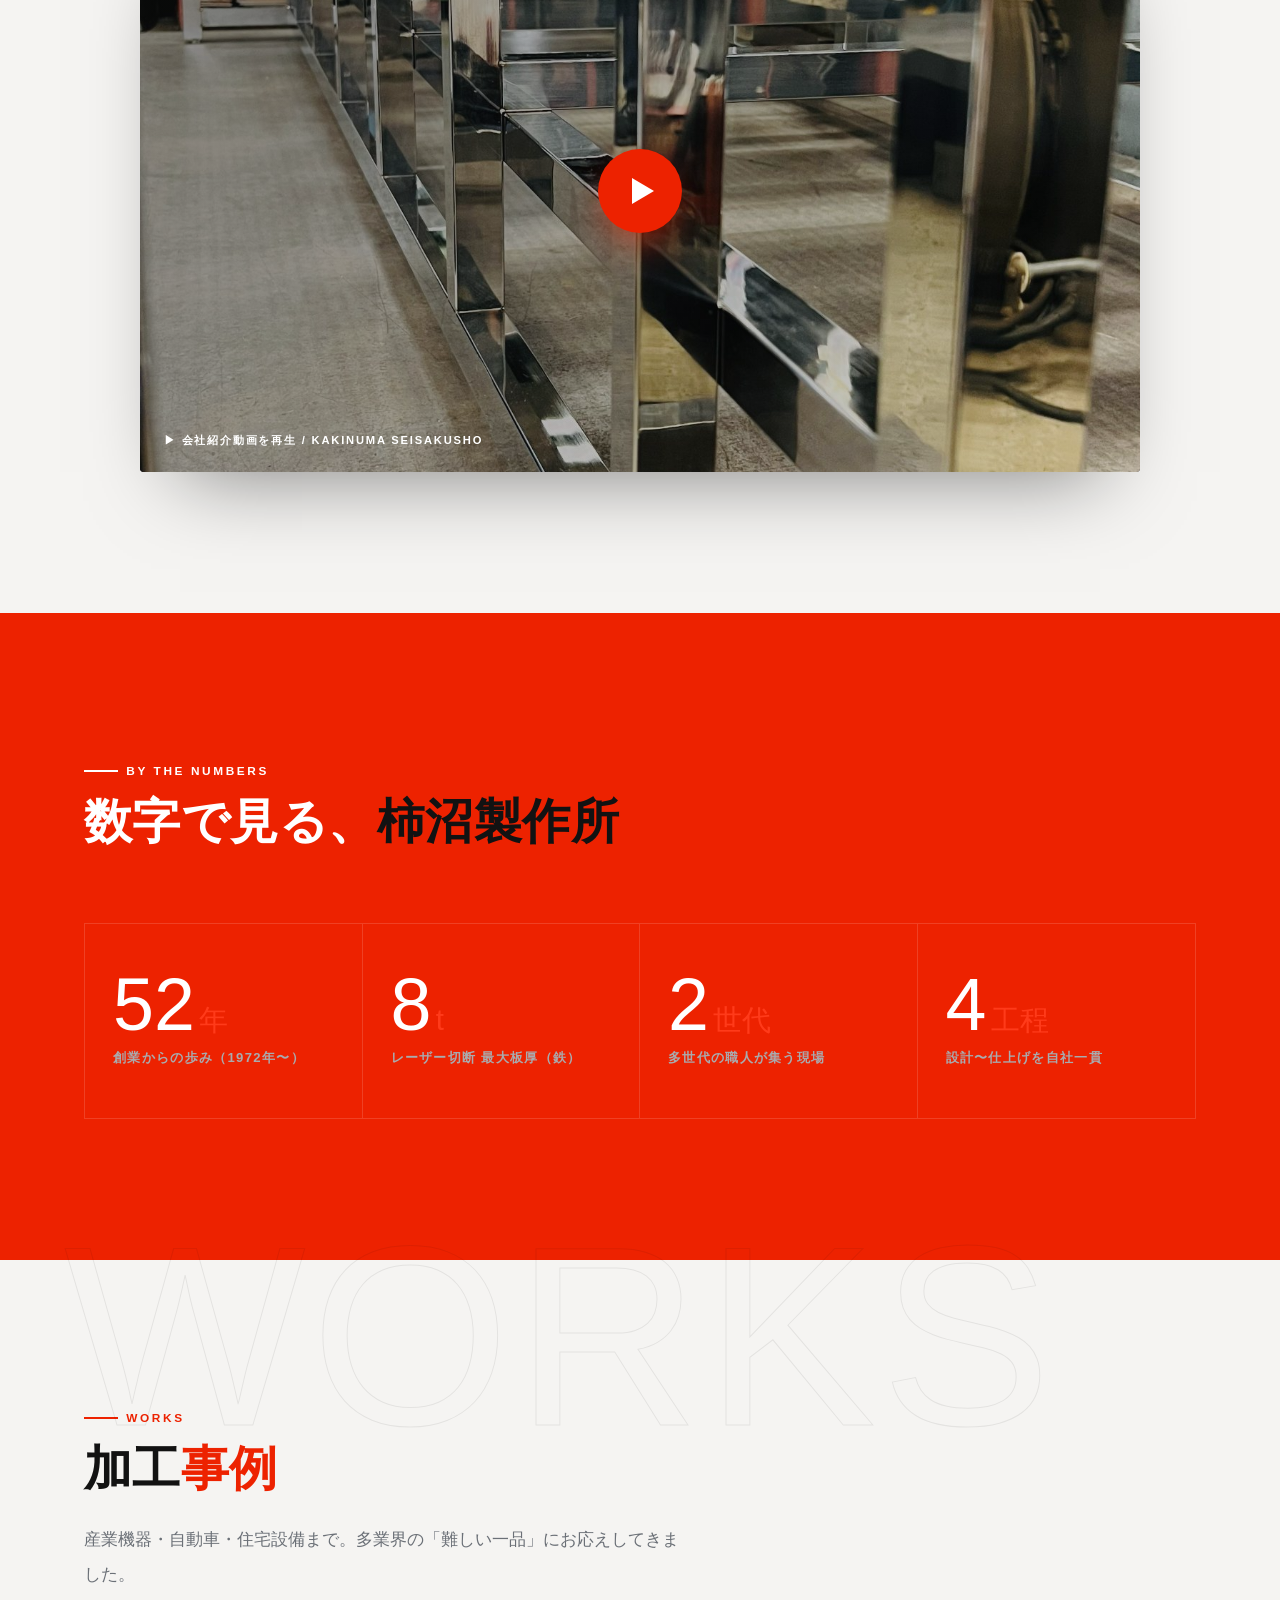
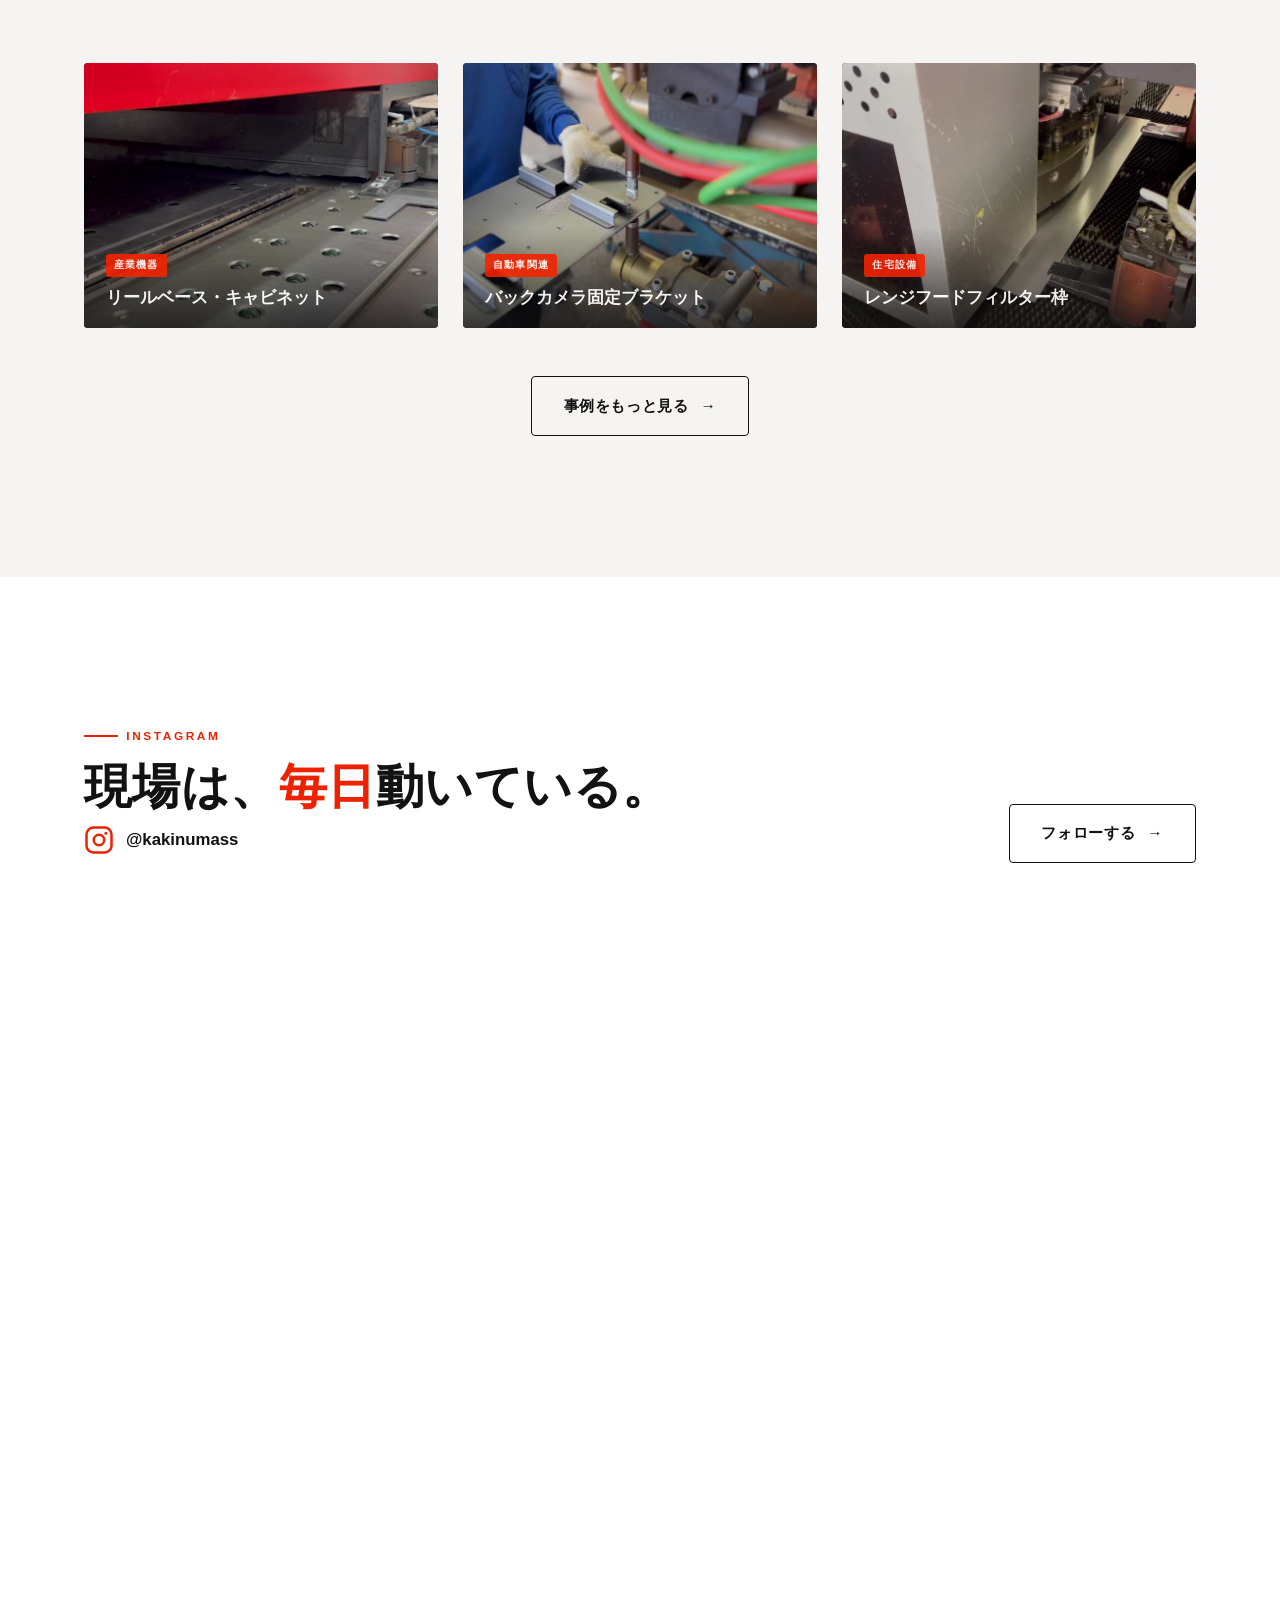
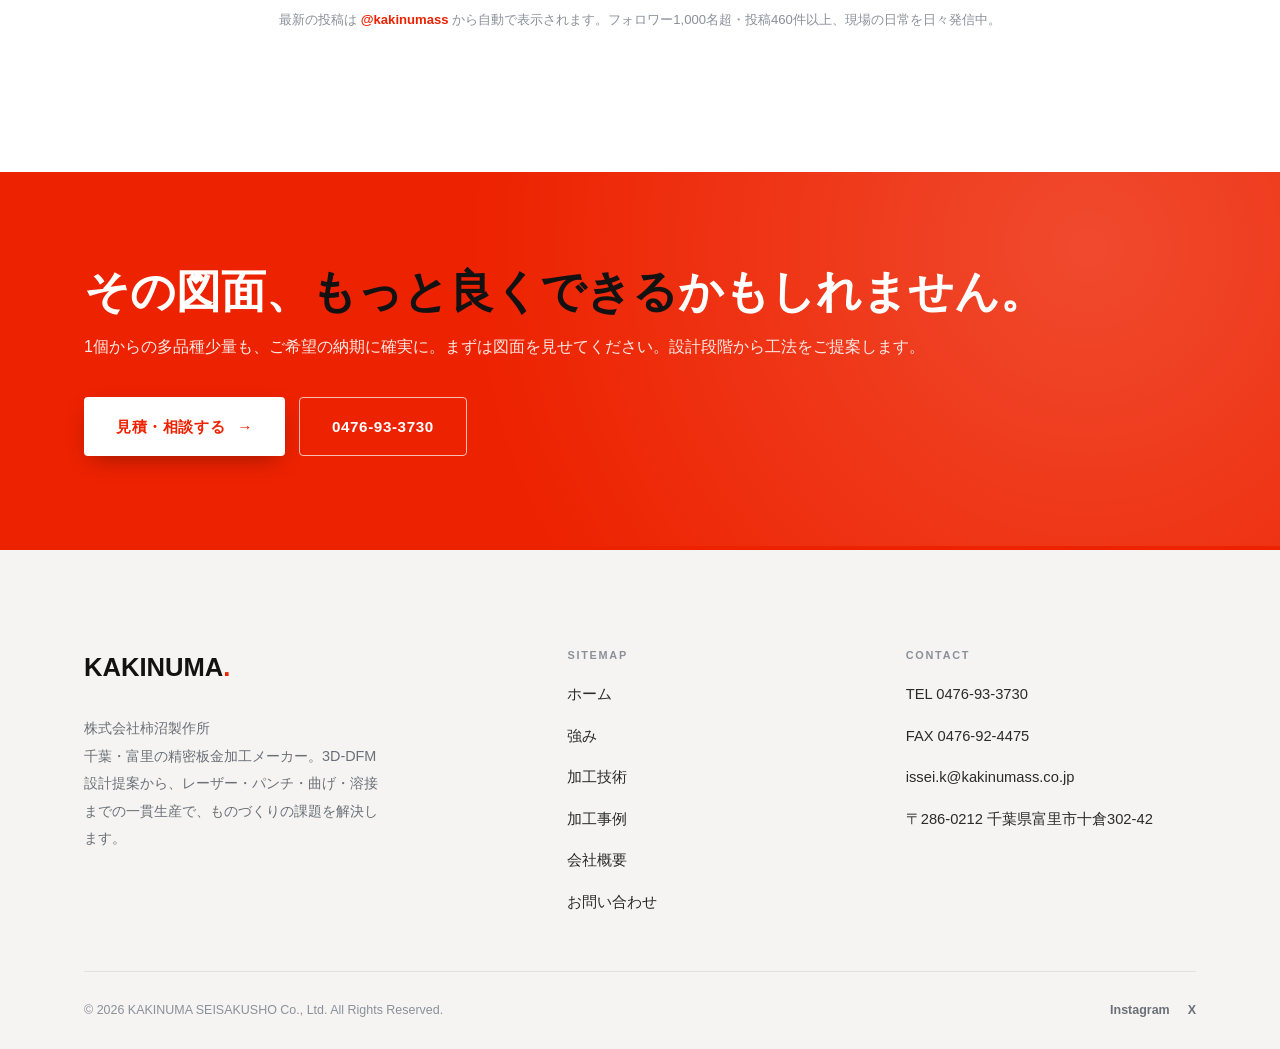
==== commit 19377bf7: "Hero: full-bleed background video with see-through left scrim" ====
--- a/index.html
+++ b/index.html
@@ -62,6 +62,15 @@
 
 <!-- ===== HERO ===== -->
 <section class="hero">
+  <div class="hero-visual">
+    <img src="assets/img/products/prod01.jpg" alt="柿沼製作所の精密板金製品">
+    <div class="hero-video-bg">
+      <iframe src="https://www.youtube-nocookie.com/embed/X4dyCx2qvk0?autoplay=1&mute=1&loop=1&playlist=X4dyCx2qvk0&controls=0&showinfo=0&modestbranding=1&rel=0&playsinline=1&disablekb=1&fs=0&iv_load_policy=3" title="会社紹介ムービー" allow="autoplay; encrypted-media" tabindex="-1"></iframe>
+    </div>
+  </div>
+  <div class="hero-scrim"></div>
+  <span class="vtag">COMPANY MOVIE / 会社紹介</span>
+  <div class="hero-badge"><div class="y">1972</div><div class="t">FOUNDED</div></div>
   <div class="hero-layout">
     <div class="hero-text">
       <div class="bg-grid"></div>
@@ -84,14 +93,6 @@
         </div>
       </div>
     </div>
-    <div class="hero-visual">
-      <img src="assets/img/products/prod01.jpg" alt="柿沼製作所の精密板金製品">
-      <div class="hero-video-bg">
-        <iframe src="https://www.youtube-nocookie.com/embed/X4dyCx2qvk0?autoplay=1&mute=1&loop=1&playlist=X4dyCx2qvk0&controls=0&showinfo=0&modestbranding=1&rel=0&playsinline=1&disablekb=1&fs=0&iv_load_policy=3" title="会社紹介ムービー" allow="autoplay; encrypted-media" tabindex="-1"></iframe>
-      </div>
-      <span class="vtag">COMPANY MOVIE / 会社紹介</span>
-      <div class="hero-badge"><div class="y">1972</div><div class="t">FOUNDED</div></div>
-    </div>
   </div>
   <div class="scroll-cue"><span class="bar"></span>SCROLL</div>
 </section>
--- a/assets/style.css
+++ b/assets/style.css
@@ -0,0 +1,552 @@
+/* =========================================================
+   KAKINUMA SEISAKUSHO — Corporate Site
+   Brand: Logo Red (#ED2200) × Ink Black × White base
+   Design: Industrial precision × modern dynamic motion
+   ========================================================= */
+
+/* ---------- Reset ---------- */
+*,*::before,*::after{box-sizing:border-box;margin:0;padding:0}
+html{-webkit-text-size-adjust:100%;scroll-behavior:smooth}
+body{line-height:1.7;-webkit-font-smoothing:antialiased;text-rendering:optimizeLegibility}
+img{max-width:100%;height:auto;display:block}
+a{color:inherit;text-decoration:none}
+ul,ol{list-style:none}
+button{font:inherit;cursor:pointer;border:none;background:none}
+table{border-collapse:collapse;width:100%}
+
+/* ---------- Tokens ---------- */
+:root{
+  --red:#ED2200;
+  --red-dark:#c01b00;
+  --red-soft:#ff3b1a;
+  --ink:#121212;
+  --ink-2:#2b2b2b;
+  --muted:#6b7077;
+  --steel:#8a9099;
+  --steel-light:#c6cad0;
+  --paper:#f5f4f2;
+  --paper-2:#eceae6;
+  --line:#e4e2dd;
+  --white:#ffffff;
+
+  --maxw:1240px;
+  --gut:clamp(20px,5vw,64px);
+  --radius:4px;
+
+  --serif:"Zen Kaku Gothic New","Noto Sans JP",sans-serif;
+  --sans:"Noto Sans JP",sans-serif;
+  --display:"Anton","Noto Sans JP",sans-serif;
+  --mono:"Space Grotesk","Noto Sans JP",sans-serif;
+
+  --ease:cubic-bezier(.22,1,.36,1);
+}
+
+body{font-family:var(--sans);color:var(--ink);background:var(--white);font-weight:400}
+
+/* ---------- Layout ---------- */
+.container{max-width:var(--maxw);margin-inline:auto;padding-inline:var(--gut)}
+.section{padding-block:clamp(72px,11vw,150px);position:relative}
+.section--paper{background:var(--paper)}
+.section--ink{background:var(--ink);color:var(--white)}
+.section--red{background:var(--red);color:#fff}
+.section--red .eyebrow{color:#fff}
+.section--red .eyebrow::before{background:#fff}
+.section--red .sec-lead{color:rgba(255,255,255,.86)}
+
+/* ---------- Type ---------- */
+.eyebrow{
+  font-family:var(--mono);font-weight:600;letter-spacing:.22em;
+  font-size:.74rem;text-transform:uppercase;color:var(--red);
+  display:inline-flex;align-items:center;gap:.7em;margin-bottom:1.1em;
+}
+.eyebrow::before{content:"";width:34px;height:2px;background:var(--red);display:inline-block}
+.section--ink .eyebrow{color:var(--red-soft)}
+
+.h-display{
+  font-family:var(--display);font-weight:400;line-height:.92;
+  letter-spacing:.01em;text-transform:uppercase;
+}
+.sec-title{
+  font-family:var(--serif);font-weight:900;line-height:1.18;letter-spacing:.01em;
+  font-size:clamp(1.7rem,4.4vw,3rem);margin-bottom:.5em;
+}
+.sec-title .accent{color:var(--red)}
+.sec-lead{font-size:clamp(.98rem,1.5vw,1.08rem);color:var(--muted);max-width:62ch;line-height:2}
+.section--ink .sec-lead{color:#b9bcc1}
+
+.sec-head{margin-bottom:clamp(40px,6vw,72px);max-width:760px}
+
+/* big latin watermark behind headings */
+.watermark{
+  position:absolute;font-family:var(--display);text-transform:uppercase;
+  color:transparent;-webkit-text-stroke:1px rgba(18,18,18,.07);
+  font-size:clamp(5rem,20vw,16rem);line-height:.8;pointer-events:none;
+  top:-.1em;left:var(--gut);z-index:0;user-select:none;letter-spacing:.02em;
+}
+.section--ink .watermark{-webkit-text-stroke:1px rgba(255,255,255,.06)}
+
+/* ---------- Buttons ---------- */
+.btn{
+  position:relative;display:inline-flex;align-items:center;gap:.8em;
+  font-weight:700;font-size:.95rem;letter-spacing:.04em;
+  padding:1.05em 2.1em;border-radius:var(--radius);overflow:hidden;
+  transition:transform .35s var(--ease),box-shadow .35s var(--ease);
+}
+.btn .arr{transition:transform .35s var(--ease)}
+.btn:hover .arr{transform:translateX(5px)}
+.btn-primary{background:var(--red);color:#fff;box-shadow:0 8px 24px -8px rgba(237,34,0,.55)}
+.btn-primary::after{content:"";position:absolute;inset:0;background:var(--ink);transform:translateY(101%);transition:transform .4s var(--ease);z-index:0}
+.btn-primary:hover::after{transform:translateY(0)}
+.btn-primary>*{position:relative;z-index:1}
+.btn-primary:hover{transform:translateY(-3px)}
+.btn-ghost{border:1.5px solid currentColor;color:var(--ink)}
+.section--ink .btn-ghost{color:#fff}
+.btn-ghost:hover{background:var(--ink);color:#fff;border-color:var(--ink);transform:translateY(-3px)}
+.section--ink .btn-ghost:hover{background:#fff;color:var(--ink);border-color:#fff}
+
+/* ============================================================
+   HEADER
+   ============================================================ */
+.site-header{
+  position:fixed;inset:0 0 auto 0;z-index:1000;
+  background:#fff;
+  box-shadow:0 1px 0 var(--line);
+  transition:box-shadow .4s var(--ease),padding .4s var(--ease);
+  padding-block:16px;
+}
+.site-header.scrolled{
+  box-shadow:0 1px 0 var(--line),0 10px 30px -20px rgba(0,0,0,.3);
+  padding-block:10px;
+}
+.header-inner{display:flex;align-items:center;justify-content:space-between;gap:24px}
+.logo img{height:38px;width:auto;transition:height .4s var(--ease)}
+.scrolled .logo img{height:32px}
+.logo{display:flex;align-items:center;gap:12px;font-weight:900}
+
+.main-nav>ul{display:flex;align-items:center;gap:clamp(18px,2.5vw,40px)}
+.main-nav a{
+  position:relative;font-weight:700;font-size:.92rem;letter-spacing:.02em;
+  padding:.4em 0;color:var(--ink);
+}
+.main-nav a .en{display:block;font-family:var(--mono);font-size:.6rem;letter-spacing:.18em;color:var(--steel);font-weight:600;text-transform:uppercase}
+.main-nav a::after{content:"";position:absolute;left:0;bottom:-2px;width:0;height:2px;background:var(--red);transition:width .3s var(--ease)}
+.main-nav a:hover::after,.main-nav li.current a::after{width:100%}
+.main-nav li.current a{color:var(--red)}
+
+.header-cta{display:flex;align-items:center;gap:14px}
+.header-tel{display:flex;flex-direction:column;line-height:1.1;text-align:right}
+.header-tel .num{font-family:var(--mono);font-weight:700;font-size:1.12rem;color:var(--ink)}
+.header-tel .lbl{font-size:.62rem;letter-spacing:.16em;color:var(--steel);font-weight:600}
+.header-cta .btn{padding:.85em 1.4em;font-size:.85rem}
+
+/* hamburger */
+.nav-toggle{display:none;width:46px;height:46px;position:relative;z-index:1100}
+.nav-toggle span{position:absolute;left:11px;right:11px;height:2px;background:var(--ink);transition:.35s var(--ease)}
+.nav-toggle span:nth-child(1){top:16px}
+.nav-toggle span:nth-child(2){top:23px}
+.nav-toggle span:nth-child(3){top:30px}
+.nav-open .nav-toggle span:nth-child(1){top:23px;transform:rotate(45deg)}
+.nav-open .nav-toggle span:nth-child(2){opacity:0}
+.nav-open .nav-toggle span:nth-child(3){top:23px;transform:rotate(-45deg)}
+
+/* ============================================================
+   HERO (light, split)
+   ============================================================ */
+.hero{position:relative;background:var(--white);overflow:hidden}
+.hero-layout{display:grid;grid-template-columns:1.08fr .92fr;min-height:100vh}
+.hero-text{position:relative;z-index:2;display:flex;flex-direction:column;justify-content:center;
+  padding:clamp(120px,15vw,160px) clamp(24px,4vw,60px) clamp(48px,7vw,80px) var(--gut)}
+.bg-grid{position:absolute;inset:0;z-index:0;
+  background-image:linear-gradient(var(--line) 1px,transparent 1px),linear-gradient(90deg,var(--line) 1px,transparent 1px);
+  background-size:62px 62px;opacity:.6;mask-image:radial-gradient(circle at 25% 25%,#000,transparent 72%)}
+.hero-tag{
+  font-family:var(--mono);letter-spacing:.26em;font-size:.72rem;color:var(--red);font-weight:600;
+  display:inline-flex;align-items:center;gap:.9em;margin-bottom:1.6em;text-transform:uppercase;
+}
+.hero-tag::before{content:"";width:44px;height:2px;background:var(--red)}
+.hero h1{
+  font-family:var(--serif);font-weight:900;color:var(--ink);position:relative;
+  font-size:clamp(2.4rem,6.5vw,5.2rem);line-height:1.1;letter-spacing:.005em;
+}
+.hero h1 .line{display:block;overflow:hidden}
+.hero h1 .line>span{display:inline-block;animation:heroRise 1s var(--ease) backwards}
+.hero h1 .line:nth-child(2)>span{animation-delay:.12s}
+@keyframes heroRise{from{transform:translateY(110%)}to{transform:translateY(0)}}
+.hero h1 .red{color:var(--red)}
+.hero-en{font-family:var(--display);text-transform:uppercase;color:transparent;-webkit-text-stroke:1px var(--steel-light);
+  font-size:clamp(2rem,7vw,5.2rem);line-height:.9;margin-top:.18em;letter-spacing:.02em}
+.hero-sub{color:var(--muted);font-size:clamp(1rem,1.6vw,1.15rem);margin-top:1.5em;max-width:42ch;line-height:1.95}
+.hero-actions{display:flex;flex-wrap:wrap;gap:14px;margin-top:2.2em}
+.hero-meta{display:flex;gap:clamp(24px,4vw,48px);margin-top:clamp(36px,5vw,56px);padding-top:30px;border-top:1px solid var(--line)}
+.hero-meta .item{}
+.hero-meta .num{font-family:var(--display);font-size:clamp(1.6rem,3vw,2.4rem);line-height:1;color:var(--red)}
+.hero-meta .lbl{font-size:.66rem;letter-spacing:.12em;color:var(--steel);font-weight:600;font-family:var(--mono);text-transform:uppercase;margin-top:.5em}
+
+.hero-visual{position:relative;overflow:hidden;background:transparent;
+  -webkit-mask-image:linear-gradient(100deg,transparent 0,rgba(0,0,0,.22) 6%,rgba(0,0,0,.72) 17%,#000 31%);
+  mask-image:linear-gradient(100deg,transparent 0,rgba(0,0,0,.22) 6%,rgba(0,0,0,.72) 17%,#000 31%)}
+.hero-visual>img{position:absolute;inset:0;width:100%;height:100%;object-fit:cover;transform:scale(1.08);animation:heroZoom 14s var(--ease) forwards;z-index:0}
+@keyframes heroZoom{to{transform:scale(1)}}
+.hero-video-bg{position:absolute;inset:0;overflow:hidden;z-index:1}
+.hero-video-bg iframe{position:absolute;border:0;pointer-events:none;top:0;left:0}
+.hero-visual::after{content:"";position:absolute;inset:0;z-index:2;background:linear-gradient(120deg,rgba(18,18,18,.14),transparent 42%)}
+@media(max-width:860px){.hero-video-bg{display:none}.hero-visual{-webkit-mask-image:none;mask-image:none}}
+.hero-visual .vtag{position:absolute;left:14%;bottom:28px;z-index:3;font-family:var(--mono);font-size:.66rem;letter-spacing:.18em;color:#fff;background:rgba(237,34,0,.92);padding:.6em 1.1em;border-radius:3px;font-weight:600}
+.hero-badge{position:absolute;top:clamp(120px,15vw,160px);right:0;z-index:4;background:var(--red);color:#fff;padding:18px 22px;text-align:center;box-shadow:0 18px 40px -16px rgba(237,34,0,.6)}
+.hero-badge .y{font-family:var(--display);font-size:2rem;line-height:.9}
+.hero-badge .t{font-size:.62rem;letter-spacing:.12em;font-weight:600;margin-top:4px}
+
+.scroll-cue{position:absolute;left:var(--gut);bottom:22px;z-index:5;display:flex;align-items:center;gap:10px;color:var(--steel);font-family:var(--mono);font-size:.64rem;letter-spacing:.2em}
+.scroll-cue .bar{width:1px;height:42px;background:linear-gradient(var(--red),transparent);position:relative;overflow:hidden}
+.scroll-cue .bar::after{content:"";position:absolute;top:-42px;left:0;width:1px;height:42px;background:var(--ink);animation:scrollLine 2.2s var(--ease) infinite}
+@keyframes scrollLine{to{top:42px}}
+@media(max-width:860px){
+  .hero-layout{grid-template-columns:1fr;min-height:auto}
+  .hero-visual{clip-path:none;min-height:46vh;order:2}
+  .hero-text{order:1;padding-bottom:40px}
+  .hero-badge{top:auto;bottom:0;right:0}
+}
+
+/* ============================================================
+   MARQUEE TICKER
+   ============================================================ */
+.ticker{background:var(--red);color:#fff;overflow:hidden;padding-block:14px;border-block:none}
+.ticker-track{display:flex;gap:48px;white-space:nowrap;width:max-content;animation:marquee 28s linear infinite}
+.ticker:hover .ticker-track{animation-play-state:paused}
+.ticker-track span{font-family:var(--display);text-transform:uppercase;font-size:1.05rem;letter-spacing:.04em;display:inline-flex;align-items:center;gap:48px}
+.ticker-track span::after{content:"●";font-size:.5rem;color:rgba(255,255,255,.6)}
+@keyframes marquee{to{transform:translateX(-50%)}}
+
+/* ============================================================
+   INTRO / PHILOSOPHY
+   ============================================================ */
+.intro-grid{display:grid;grid-template-columns:1fr 1fr;gap:clamp(40px,6vw,90px);align-items:center}
+.intro-copy .big{font-family:var(--serif);font-weight:900;font-size:clamp(1.5rem,3vw,2.3rem);line-height:1.5;margin-bottom:1em}
+.intro-copy .big em{font-style:normal;color:var(--red);position:relative}
+.intro-copy p{color:var(--muted);line-height:2.1;margin-bottom:1.2em}
+.intro-visual{position:relative}
+.intro-visual img{border-radius:var(--radius);width:100%;aspect-ratio:4/5;object-fit:cover;clip-path:polygon(0 0,100% 0,100% 100%,0 92%)}
+.intro-visual .badge{position:absolute;left:-22px;bottom:42px;background:var(--red);color:#fff;padding:22px 26px;border-radius:var(--radius);box-shadow:0 20px 40px -16px rgba(237,34,0,.6)}
+.intro-visual .badge .y{font-family:var(--display);font-size:2.6rem;line-height:.9}
+.intro-visual .badge .t{font-size:.72rem;letter-spacing:.14em;font-weight:600}
+
+/* ============================================================
+   STRENGTH CARDS
+   ============================================================ */
+.cards{display:grid;grid-template-columns:repeat(3,1fr);gap:clamp(18px,2vw,28px)}
+.card{
+  position:relative;background:var(--white);border:1px solid var(--line);border-radius:var(--radius);
+  padding:38px 32px 34px;overflow:hidden;transition:transform .45s var(--ease),box-shadow .45s var(--ease),border-color .45s var(--ease);
+  z-index:0;
+}
+.section--paper .card{background:#fff}
+.card::before{content:"";position:absolute;top:0;left:0;width:100%;height:3px;background:var(--red);transform:scaleX(0);transform-origin:left;transition:transform .45s var(--ease)}
+.card:hover{transform:translateY(-8px);box-shadow:0 30px 50px -28px rgba(0,0,0,.28);border-color:transparent}
+.card:hover::before{transform:scaleX(1)}
+.card .idx{font-family:var(--mono);font-size:.74rem;letter-spacing:.16em;color:var(--steel);font-weight:600;margin-bottom:22px}
+.card .ic{width:54px;height:54px;color:var(--red);margin-bottom:20px}
+.card h3{font-family:var(--serif);font-weight:700;font-size:1.28rem;margin-bottom:.7em;line-height:1.4}
+.card p{color:var(--muted);font-size:.94rem;line-height:1.95}
+.card .big-num{position:absolute;right:18px;bottom:8px;font-family:var(--display);font-size:5rem;color:rgba(18,18,18,.035);line-height:1;pointer-events:none}
+
+/* ============================================================
+   TECH / SERVICES LIST
+   ============================================================ */
+.tech-list{border-top:1px solid var(--line)}
+.tech-row{
+  display:grid;grid-template-columns:90px 1fr auto;gap:32px;align-items:center;
+  padding:30px 8px;border-bottom:1px solid var(--line);transition:padding .4s var(--ease),background .4s var(--ease);
+  position:relative;overflow:hidden;
+}
+.tech-row::before{content:"";position:absolute;left:0;top:0;bottom:0;width:0;background:var(--ink);transition:width .45s var(--ease);z-index:0}
+.tech-row:hover{padding-left:32px}
+.tech-row:hover::before{width:100%}
+.tech-row>*{position:relative;z-index:1;transition:color .4s var(--ease)}
+.tech-row:hover,.tech-row:hover .tech-no,.tech-row:hover .tech-desc{color:#fff}
+.tech-no{font-family:var(--display);font-size:1.5rem;color:var(--steel-light)}
+.tech-row:hover .tech-no{color:var(--red-soft)}
+.tech-name{font-family:var(--serif);font-weight:700;font-size:clamp(1.15rem,2.4vw,1.7rem)}
+.tech-name .en{display:block;font-family:var(--mono);font-size:.66rem;letter-spacing:.14em;color:var(--steel);font-weight:600;margin-top:4px;text-transform:uppercase}
+.tech-row:hover .tech-name .en{color:#9a9c9f}
+.tech-desc{font-size:.92rem;color:var(--muted);max-width:42ch;text-align:right}
+@media(max-width:860px){.tech-desc{display:none}}
+
+/* ============================================================
+   STATS
+   ============================================================ */
+.stats{display:grid;grid-template-columns:repeat(4,1fr);gap:0;border:1px solid rgba(255,255,255,.14)}
+.stat{padding:clamp(28px,4vw,48px) 28px;border-right:1px solid rgba(255,255,255,.14);position:relative}
+.stat:last-child{border-right:none}
+.stat .n{font-family:var(--display);font-size:clamp(2.6rem,6vw,4.6rem);line-height:.9;color:#fff}
+.stat .n .u{font-size:.4em;color:var(--red-soft);margin-left:.15em}
+.stat .l{margin-top:.7em;font-size:.82rem;letter-spacing:.1em;color:#a9abae;font-weight:600}
+.section--ink .stat .n{color:#fff}
+
+/* ============================================================
+   EQUIPMENT TABLE
+   ============================================================ */
+.equip-table{border-top:2px solid var(--ink)}
+.equip-table tr{border-bottom:1px solid var(--line);transition:background .3s}
+.equip-table tr:hover{background:var(--paper)}
+.equip-table th{text-align:left;padding:18px 16px;font-weight:700;font-size:.95rem;width:34%;vertical-align:top}
+.equip-table td{padding:18px 16px;color:var(--muted);font-size:.95rem}
+.equip-table .cat{font-family:var(--mono);font-size:.66rem;letter-spacing:.12em;color:var(--red);display:block;margin-bottom:4px;font-weight:600}
+
+/* ============================================================
+   WORKS GALLERY
+   ============================================================ */
+.work-filter{display:flex;flex-wrap:wrap;gap:10px;margin-bottom:42px}
+.work-filter button{
+  padding:.6em 1.3em;border:1px solid var(--line);border-radius:100px;font-weight:700;font-size:.85rem;
+  color:var(--muted);transition:.3s var(--ease)
+}
+.work-filter button.active,.work-filter button:hover{background:var(--ink);color:#fff;border-color:var(--ink)}
+.work-grid{display:grid;grid-template-columns:repeat(3,1fr);gap:clamp(16px,2vw,26px)}
+.work-card{position:relative;border-radius:var(--radius);overflow:hidden;background:var(--ink);aspect-ratio:4/3;transition:transform .5s var(--ease)}
+.work-card img{width:100%;height:100%;object-fit:cover;transition:transform .8s var(--ease),opacity .5s;opacity:.96}
+.work-card:hover{transform:translateY(-6px)}
+.work-card:hover img{transform:scale(1.08);opacity:.5}
+.work-card .meta{position:absolute;inset:auto 0 0 0;padding:22px;z-index:2;
+  background:linear-gradient(transparent,rgba(18,18,18,.92));transform:translateY(10px);opacity:.92;transition:.5s var(--ease)}
+.work-card:hover .meta{transform:translateY(0);opacity:1}
+.work-card .tag{display:inline-block;font-family:var(--mono);font-size:.62rem;letter-spacing:.12em;color:#fff;background:var(--red);padding:.3em .8em;border-radius:3px;margin-bottom:.7em;font-weight:600}
+.work-card h3{color:#fff;font-size:1.05rem;font-weight:700;font-family:var(--serif)}
+.work-card p{color:#c2c4c7;font-size:.82rem;margin-top:.3em;max-height:0;overflow:hidden;opacity:0;transition:.5s var(--ease)}
+.work-card:hover p{max-height:80px;opacity:1;margin-top:.6em}
+
+/* ============================================================
+   PROCESS FLOW
+   ============================================================ */
+.flow{display:grid;grid-template-columns:repeat(5,1fr);gap:0;counter-reset:step;position:relative}
+.flow-step{position:relative;padding:0 14px;text-align:center}
+.flow-step .dot{width:60px;height:60px;border-radius:50%;background:var(--white);border:2px solid var(--ink);
+  display:grid;place-items:center;margin:0 auto 22px;font-family:var(--display);font-size:1.4rem;position:relative;z-index:2;transition:.4s var(--ease)}
+.flow-step:hover .dot{background:var(--red);border-color:var(--red);color:#fff;transform:scale(1.1)}
+.flow-step::before{content:"";position:absolute;top:30px;left:-50%;width:100%;height:2px;background:var(--line);z-index:1}
+.flow-step:first-child::before{display:none}
+.flow-step h4{font-family:var(--serif);font-weight:700;font-size:1.02rem;margin-bottom:.4em}
+.flow-step p{font-size:.82rem;color:var(--muted);line-height:1.8}
+
+/* ============================================================
+   CTA BAND
+   ============================================================ */
+.cta-band{position:relative;background:var(--red);color:#fff;overflow:hidden}
+.cta-band .container{position:relative;z-index:2;display:flex;flex-wrap:wrap;align-items:center;justify-content:space-between;gap:36px;padding-block:clamp(56px,8vw,90px)}
+.cta-band::before{content:"";position:absolute;inset:0;background:radial-gradient(circle at 85% 20%,rgba(255,255,255,.18),transparent 55%);z-index:1}
+.cta-band::after{content:"";position:absolute;right:-40px;bottom:-60px;font-family:var(--display);z-index:0}
+.cta-band h2{font-family:var(--serif);font-weight:900;font-size:clamp(1.6rem,4vw,2.8rem);line-height:1.3}
+.cta-band h2 .accent{color:var(--ink)}
+.cta-band .sub{color:rgba(255,255,255,.9);margin-top:.8em}
+.cta-actions{display:flex;flex-wrap:wrap;gap:14px}
+/* CTA buttons on red */
+.cta-band .btn-primary{background:#fff;color:var(--red);box-shadow:0 8px 24px -8px rgba(0,0,0,.4)}
+.cta-band .btn-primary::after{background:var(--ink)}
+.cta-band .btn-primary:hover{color:#fff}
+.cta-band .btn-ghost{color:#fff;border-color:rgba(255,255,255,.7)}
+.cta-band .btn-ghost:hover{background:#fff;color:var(--red);border-color:#fff}
+
+/* ============================================================
+   PAGE HERO (sub pages)
+   ============================================================ */
+.page-hero{position:relative;background:var(--paper);color:var(--ink);padding:clamp(150px,18vw,220px) 0 clamp(60px,8vw,90px);overflow:hidden;border-bottom:1px solid var(--line)}
+.page-hero .hero-grid,.page-hero .bg-grid{position:absolute;inset:0;z-index:0;opacity:.6;
+  background-image:linear-gradient(var(--line) 1px,transparent 1px),linear-gradient(90deg,var(--line) 1px,transparent 1px);
+  background-size:62px 62px;mask-image:radial-gradient(circle at 20% 30%,#000,transparent 72%)}
+.page-hero .container{position:relative;z-index:2}
+.page-hero .crumb{font-family:var(--mono);font-size:.7rem;letter-spacing:.16em;color:var(--steel);margin-bottom:1.4em;display:flex;gap:.6em;text-transform:uppercase}
+.page-hero .crumb a{color:var(--red)}
+.page-hero .crumb a:hover{color:var(--ink)}
+.page-hero h1{font-family:var(--serif);font-weight:900;font-size:clamp(2rem,6vw,4rem);line-height:1.1}
+.page-hero .en{font-family:var(--display);text-transform:uppercase;color:transparent;-webkit-text-stroke:1px var(--steel-light);font-size:clamp(2.5rem,10vw,8rem);line-height:.85;position:absolute;right:var(--gut);bottom:-.1em;z-index:1;opacity:.7}
+.page-hero p{color:var(--muted);margin-top:1.2em;max-width:60ch;line-height:2}
+
+/* ============================================================
+   STRENGTH DETAIL BLOCKS
+   ============================================================ */
+.detail-block{display:grid;grid-template-columns:1fr 1fr;gap:clamp(36px,6vw,80px);align-items:center;margin-bottom:clamp(60px,9vw,120px)}
+.detail-block:nth-child(even) .detail-visual{order:2}
+.detail-block:last-child{margin-bottom:0}
+.detail-no{font-family:var(--display);font-size:clamp(3rem,7vw,5.5rem);color:var(--paper-2);line-height:.8;margin-bottom:.1em;-webkit-text-stroke:1px var(--line)}
+.detail-block h3{font-family:var(--serif);font-weight:900;font-size:clamp(1.4rem,3vw,2.1rem);line-height:1.35;margin-bottom:.7em}
+.detail-block h3 .accent{color:var(--red)}
+.detail-block p{color:var(--muted);line-height:2.1;margin-bottom:1.1em}
+.detail-visual{position:relative;border-radius:var(--radius);overflow:hidden}
+.detail-visual img,.detail-visual .dv-media{display:block;width:100%;aspect-ratio:5/4;object-fit:cover;transition:transform .9s var(--ease);background:var(--ink)}
+.detail-visual:hover img,.detail-visual:hover .dv-media{transform:scale(1.05)}
+.detail-visual .corner{z-index:2}
+.detail-visual .corner{position:absolute;top:18px;left:18px;font-family:var(--mono);font-size:.66rem;letter-spacing:.14em;color:#fff;background:rgba(18,18,18,.6);backdrop-filter:blur(6px);padding:.5em 1em;border-radius:3px;font-weight:600}
+.chip-row{display:flex;flex-wrap:wrap;gap:8px;margin-top:1.4em}
+.chip{font-size:.8rem;font-weight:700;color:var(--ink);background:var(--paper);border:1px solid var(--line);padding:.5em 1em;border-radius:100px}
+
+/* ============================================================
+   COMPANY
+   ============================================================ */
+.message-grid{display:grid;grid-template-columns:.85fr 1.15fr;gap:clamp(36px,6vw,72px);align-items:start}
+.message-photo{position:relative;border-radius:var(--radius);overflow:hidden}
+.message-photo img{width:100%;aspect-ratio:3/4;object-fit:cover}
+.message-photo .name{position:absolute;left:0;bottom:0;background:#fff;padding:16px 22px;border-top-right-radius:var(--radius)}
+.message-photo .name .r{font-size:.72rem;color:var(--red);font-weight:700;letter-spacing:.08em}
+.message-photo .name .nm{font-family:var(--serif);font-weight:900;font-size:1.3rem}
+.message-body blockquote{font-family:var(--serif);font-weight:700;font-size:clamp(1.3rem,2.6vw,1.9rem);line-height:1.6;margin-bottom:1.2em;position:relative}
+.message-body blockquote .accent{color:var(--red)}
+.message-body p{color:var(--muted);line-height:2.1;margin-bottom:1.1em}
+.sign{font-family:var(--serif);font-weight:900;font-size:1.2rem;margin-top:1.4em}
+.sign span{display:block;font-size:.8rem;color:var(--muted);font-weight:400;margin-bottom:.3em}
+
+.info-table{border-top:2px solid var(--ink)}
+.info-table tr{border-bottom:1px solid var(--line)}
+.info-table th{text-align:left;padding:20px 16px;width:24%;font-weight:700;vertical-align:top;font-size:.95rem}
+.info-table td{padding:20px 16px;color:var(--ink-2);font-size:.95rem}
+
+/* timeline */
+.timeline{position:relative;padding-left:30px}
+.timeline::before{content:"";position:absolute;left:6px;top:6px;bottom:6px;width:2px;background:var(--line)}
+.tl-item{position:relative;padding-bottom:36px}
+.tl-item:last-child{padding-bottom:0}
+.tl-item::before{content:"";position:absolute;left:-30px;top:5px;width:14px;height:14px;border-radius:50%;background:#fff;border:3px solid var(--red)}
+.tl-item .yr{font-family:var(--display);font-size:1.3rem;color:var(--red);margin-bottom:.2em}
+.tl-item p{color:var(--muted);line-height:1.9}
+.tl-item h4{font-weight:700;margin-bottom:.2em}
+
+.map-wrap{border-radius:var(--radius);overflow:hidden;border:1px solid var(--line);line-height:0}
+.map-wrap iframe{width:100%;height:420px;border:0;filter:grayscale(.2) contrast(1.05)}
+
+/* ============================================================
+   CONTACT
+   ============================================================ */
+.contact-grid{display:grid;grid-template-columns:.9fr 1.1fr;gap:clamp(40px,6vw,80px);align-items:start}
+.contact-routes{display:grid;gap:16px}
+.route{border:1px solid var(--line);border-radius:var(--radius);padding:26px 28px;transition:.4s var(--ease);background:#fff}
+.route:hover{border-color:var(--red);transform:translateY(-3px);box-shadow:0 20px 40px -28px rgba(0,0,0,.3)}
+.route .k{font-family:var(--mono);font-size:.66rem;letter-spacing:.14em;color:var(--red);font-weight:600;margin-bottom:.5em}
+.route h3{font-family:var(--serif);font-weight:700;font-size:1.15rem;margin-bottom:.3em}
+.route .big{font-family:var(--mono);font-weight:700;font-size:1.6rem;color:var(--ink);letter-spacing:.01em}
+.route p{color:var(--muted);font-size:.88rem;margin-top:.4em}
+
+.form{display:grid;gap:20px}
+.form .row{display:grid;gap:8px}
+.form .row.two{grid-template-columns:1fr 1fr;gap:20px}
+.form label{font-weight:700;font-size:.88rem;display:flex;align-items:center;gap:.6em}
+.form label .req{color:#fff;background:var(--red);font-size:.6rem;padding:.2em .6em;border-radius:3px;font-weight:600;letter-spacing:.06em}
+.form input,.form select,.form textarea{
+  width:100%;padding:.95em 1.1em;border:1px solid var(--line);border-radius:var(--radius);
+  font:inherit;font-size:.95rem;background:#fff;transition:border-color .3s,box-shadow .3s;color:var(--ink)
+}
+.form input:focus,.form select:focus,.form textarea:focus{outline:none;border-color:var(--red);box-shadow:0 0 0 3px rgba(237,34,0,.12)}
+.form textarea{min-height:150px;resize:vertical}
+.form .note{font-size:.82rem;color:var(--muted)}
+.form .submit{justify-self:start;margin-top:6px}
+
+/* ============================================================
+   FOOTER
+   ============================================================ */
+.site-footer{background:var(--paper);color:var(--ink);padding-top:clamp(60px,8vw,96px);border-top:4px solid var(--red)}
+.footer-top{display:grid;grid-template-columns:1.5fr 1fr 1fr;gap:48px;padding-bottom:56px;border-bottom:1px solid var(--line)}
+.footer-brand .logo-f{font-family:var(--serif);font-weight:900;font-size:1.6rem;margin-bottom:1em}
+.footer-brand .logo-f .accent{color:var(--red)}
+.footer-brand p{color:var(--muted);font-size:.9rem;line-height:1.9;max-width:38ch}
+.footer-col h4{font-family:var(--mono);font-size:.68rem;letter-spacing:.16em;color:var(--steel);margin-bottom:1.4em;font-weight:600;text-transform:uppercase}
+.footer-col ul{display:grid;gap:.9em}
+.footer-col a{color:var(--ink-2);font-size:.92rem;transition:color .3s;display:inline-flex;align-items:center;gap:.5em}
+.footer-col a:hover{color:var(--red)}
+.footer-bottom{display:flex;flex-wrap:wrap;justify-content:space-between;gap:16px;padding-block:28px;color:var(--steel);font-size:.78rem}
+.footer-bottom .sns{display:flex;gap:18px}
+.footer-bottom .sns a{color:var(--muted);font-weight:600}
+.footer-bottom .sns a:hover{color:var(--red)}
+
+/* ============================================================
+   VIDEO SECTION
+   ============================================================ */
+.video-wrap{position:relative;max-width:1000px;margin:0 auto}
+.video-embed{position:relative;width:100%;aspect-ratio:16/9;border-radius:var(--radius);overflow:hidden;
+  background:var(--ink);box-shadow:0 40px 80px -40px rgba(0,0,0,.5)}
+.video-embed iframe{position:absolute;inset:0;width:100%;height:100%;border:0}
+/* click-to-play facade */
+.video-facade{position:absolute;inset:0;cursor:pointer;z-index:2;border:0;padding:0;width:100%;height:100%;
+  background-size:cover;background-position:center;display:grid;place-items:center}
+.video-facade::after{content:"";position:absolute;inset:0;background:linear-gradient(120deg,rgba(18,18,18,.45),rgba(18,18,18,.15))}
+.video-facade .play{position:relative;z-index:3;width:84px;height:84px;border-radius:50%;background:var(--red);
+  display:grid;place-items:center;box-shadow:0 16px 40px -10px rgba(237,34,0,.7);transition:transform .35s var(--ease)}
+.video-facade:hover .play{transform:scale(1.1)}
+.video-facade .play::before{content:"";border-left:22px solid #fff;border-top:13px solid transparent;border-bottom:13px solid transparent;margin-left:6px}
+.video-facade .vlabel{position:absolute;left:24px;bottom:22px;z-index:3;color:#fff;font-family:var(--mono);font-size:.7rem;letter-spacing:.16em;font-weight:600}
+.video-frame{position:absolute;z-index:1;font-family:var(--mono);font-size:.66rem;letter-spacing:.14em;color:var(--steel)}
+.video-cap{display:flex;flex-wrap:wrap;gap:14px;justify-content:center;margin-top:26px;color:var(--muted);font-size:.88rem}
+
+/* ============================================================
+   INSTAGRAM SECTION
+   ============================================================ */
+.ig-head{display:flex;flex-wrap:wrap;align-items:flex-end;justify-content:space-between;gap:20px;margin-bottom:36px}
+.ig-handle{display:inline-flex;align-items:center;gap:12px;font-weight:700;color:var(--ink);font-size:1.05rem}
+.ig-handle svg{width:30px;height:30px;color:var(--red)}
+.ig-grid{display:grid;grid-template-columns:repeat(4,1fr);gap:clamp(8px,1vw,14px)}
+.ig-item{position:relative;aspect-ratio:1;overflow:hidden;border-radius:var(--radius);background:var(--ink);display:block}
+.ig-item img{width:100%;height:100%;object-fit:cover;transition:transform .6s var(--ease),opacity .4s}
+.ig-item::after{content:"";position:absolute;inset:0;background:rgba(237,34,0,0);transition:background .4s var(--ease);display:grid;place-items:center}
+.ig-item:hover img{transform:scale(1.1);opacity:.6}
+.ig-item:hover::after{background:rgba(237,34,0,.25)}
+.ig-item .ic{position:absolute;top:50%;left:50%;transform:translate(-50%,-50%) scale(.6);opacity:0;z-index:2;color:#fff;width:30px;height:30px;transition:.4s var(--ease)}
+.ig-item:hover .ic{opacity:1;transform:translate(-50%,-50%) scale(1)}
+/* live embed mount (SnapWidget @kakinumass) — scales a fixed-size widget to fit */
+.ig-embed{margin-top:6px;max-width:766px;margin-inline:auto}
+.sw-frame{position:relative;width:100%;overflow:hidden}
+.sw-frame iframe{display:block;border:0;transform-origin:top left}
+.ig-note{margin-top:20px;font-size:.82rem;color:var(--steel);text-align:center}
+@media(max-width:760px){.ig-grid{grid-template-columns:repeat(2,1fr)}}
+
+/* ============================================================
+   SCROLL REVEAL
+   ============================================================ */
+.reveal{opacity:0;transform:translateY(34px);transition:opacity .9s var(--ease),transform .9s var(--ease)}
+.reveal.in{opacity:1;transform:none}
+.reveal.d1{transition-delay:.08s}
+.reveal.d2{transition-delay:.16s}
+.reveal.d3{transition-delay:.24s}
+.reveal.d4{transition-delay:.32s}
+@media(prefers-reduced-motion:reduce){
+  .reveal{opacity:1;transform:none;transition:none}
+  *{animation-duration:.001ms!important;animation-iteration-count:1!important}
+  html{scroll-behavior:auto}
+}
+
+/* progress bar */
+.scroll-progress{position:fixed;top:0;left:0;height:3px;background:var(--red);width:0;z-index:1200;transition:width .1s linear}
+
+/* ============================================================
+   RESPONSIVE
+   ============================================================ */
+@media(max-width:1080px){
+  .footer-top{grid-template-columns:1fr 1fr}
+  .footer-brand{grid-column:1/-1}
+}
+@media(max-width:920px){
+  .cards{grid-template-columns:1fr 1fr}
+  .work-grid{grid-template-columns:1fr 1fr}
+  .intro-grid,.detail-block,.message-grid,.contact-grid{grid-template-columns:1fr}
+  .detail-block:nth-child(even) .detail-visual{order:0}
+  .flow{grid-template-columns:repeat(2,1fr);gap:36px 14px}
+  .flow-step::before{display:none}
+  .stats{grid-template-columns:1fr 1fr}
+  .stat:nth-child(2){border-right:none}
+  .stat:nth-child(1),.stat:nth-child(2){border-bottom:1px solid rgba(255,255,255,.14)}
+}
+@media(max-width:760px){
+  .header-tel{display:none}
+  .main-nav{position:fixed;inset:0;background:rgba(18,18,18,.98);display:flex;align-items:center;justify-content:center;
+    opacity:0;visibility:hidden;transition:.4s var(--ease)}
+  .nav-open .main-nav{opacity:1;visibility:visible}
+  .main-nav>ul{flex-direction:column;gap:26px;text-align:center}
+  .main-nav a{color:#fff;font-size:1.4rem;font-family:var(--serif)}
+  .main-nav a .en{color:var(--steel);font-size:.7rem;margin-top:6px}
+  .main-nav li.current a{color:var(--red-soft)}
+  .nav-toggle{display:block}
+  .header-cta .btn{display:none}
+  .hero-meta{display:none}
+  .stats{grid-template-columns:1fr}
+  .stat{border-right:none;border-bottom:1px solid rgba(255,255,255,.14)}
+  .stat:last-child{border-bottom:none}
+  .cards,.work-grid{grid-template-columns:1fr}
+  .form .row.two{grid-template-columns:1fr}
+  .tech-desc{display:none}
+  .tech-row{grid-template-columns:60px 1fr;gap:18px}
+}
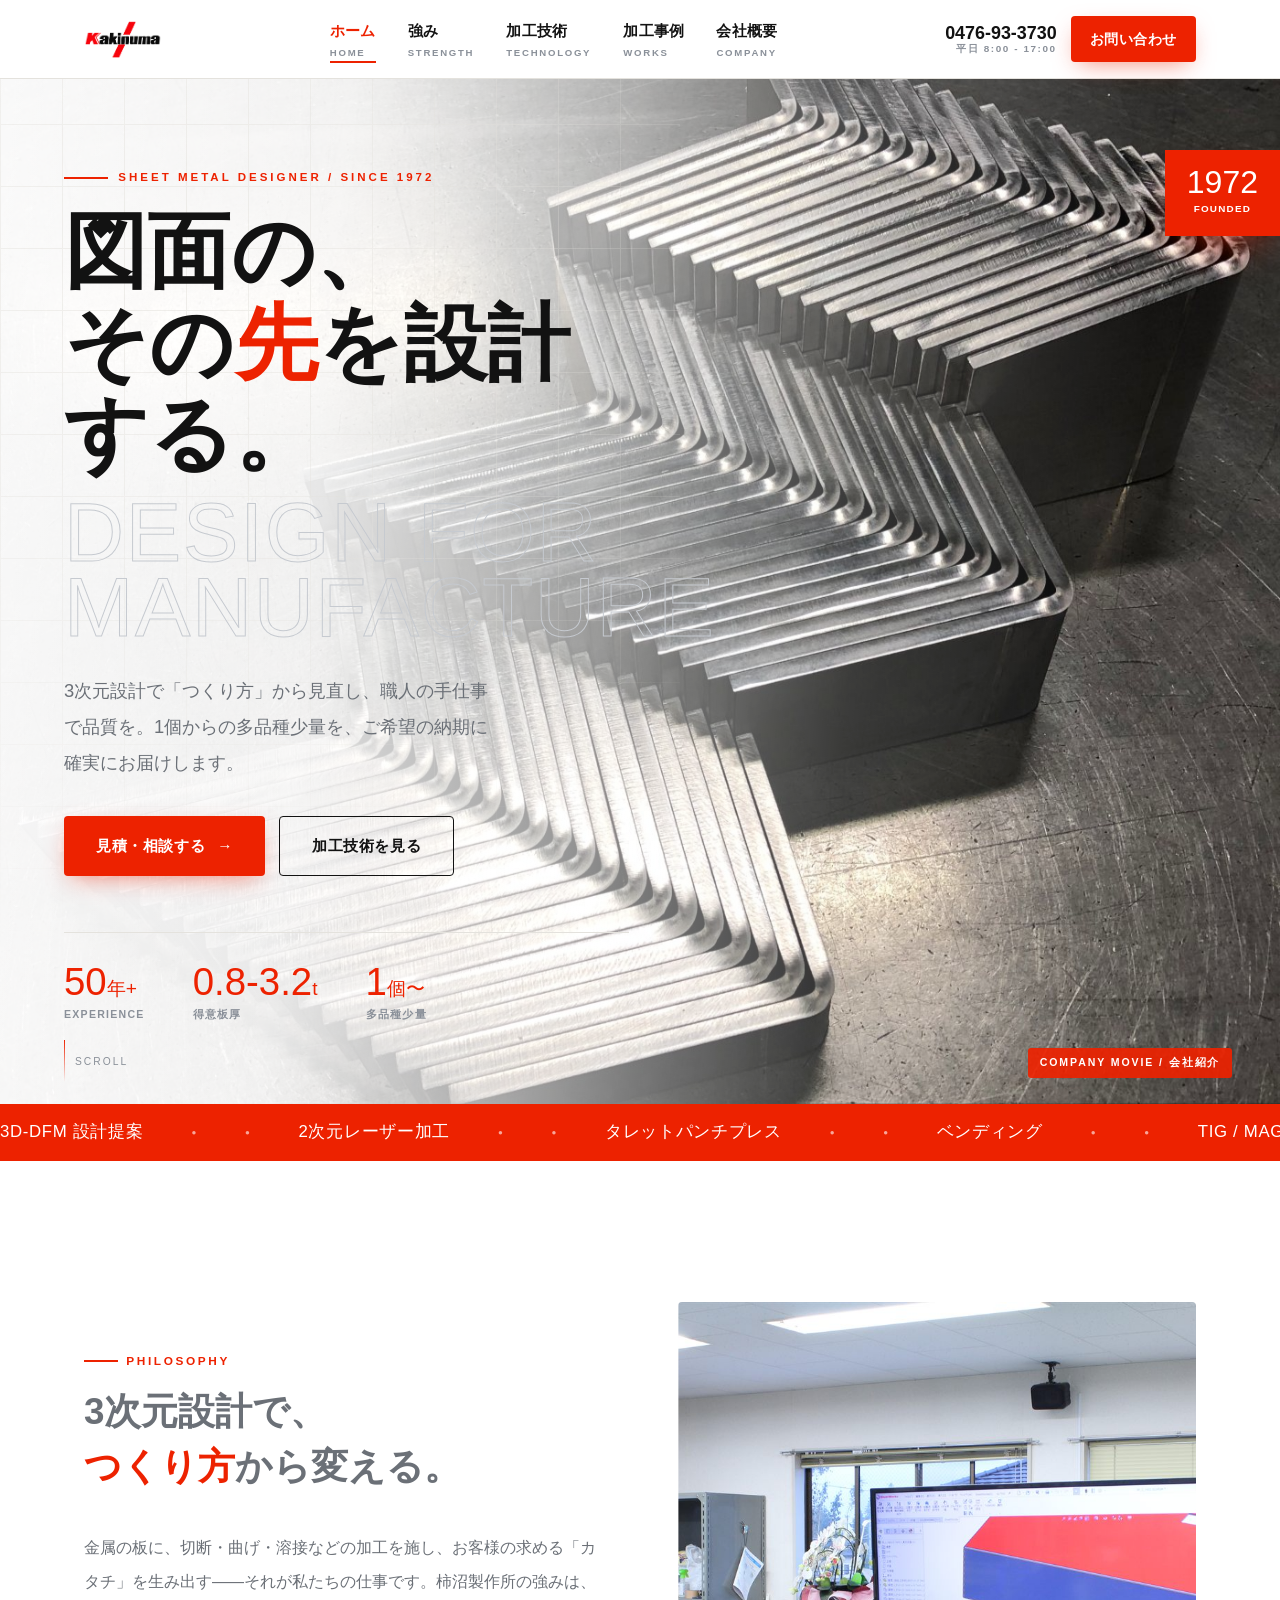
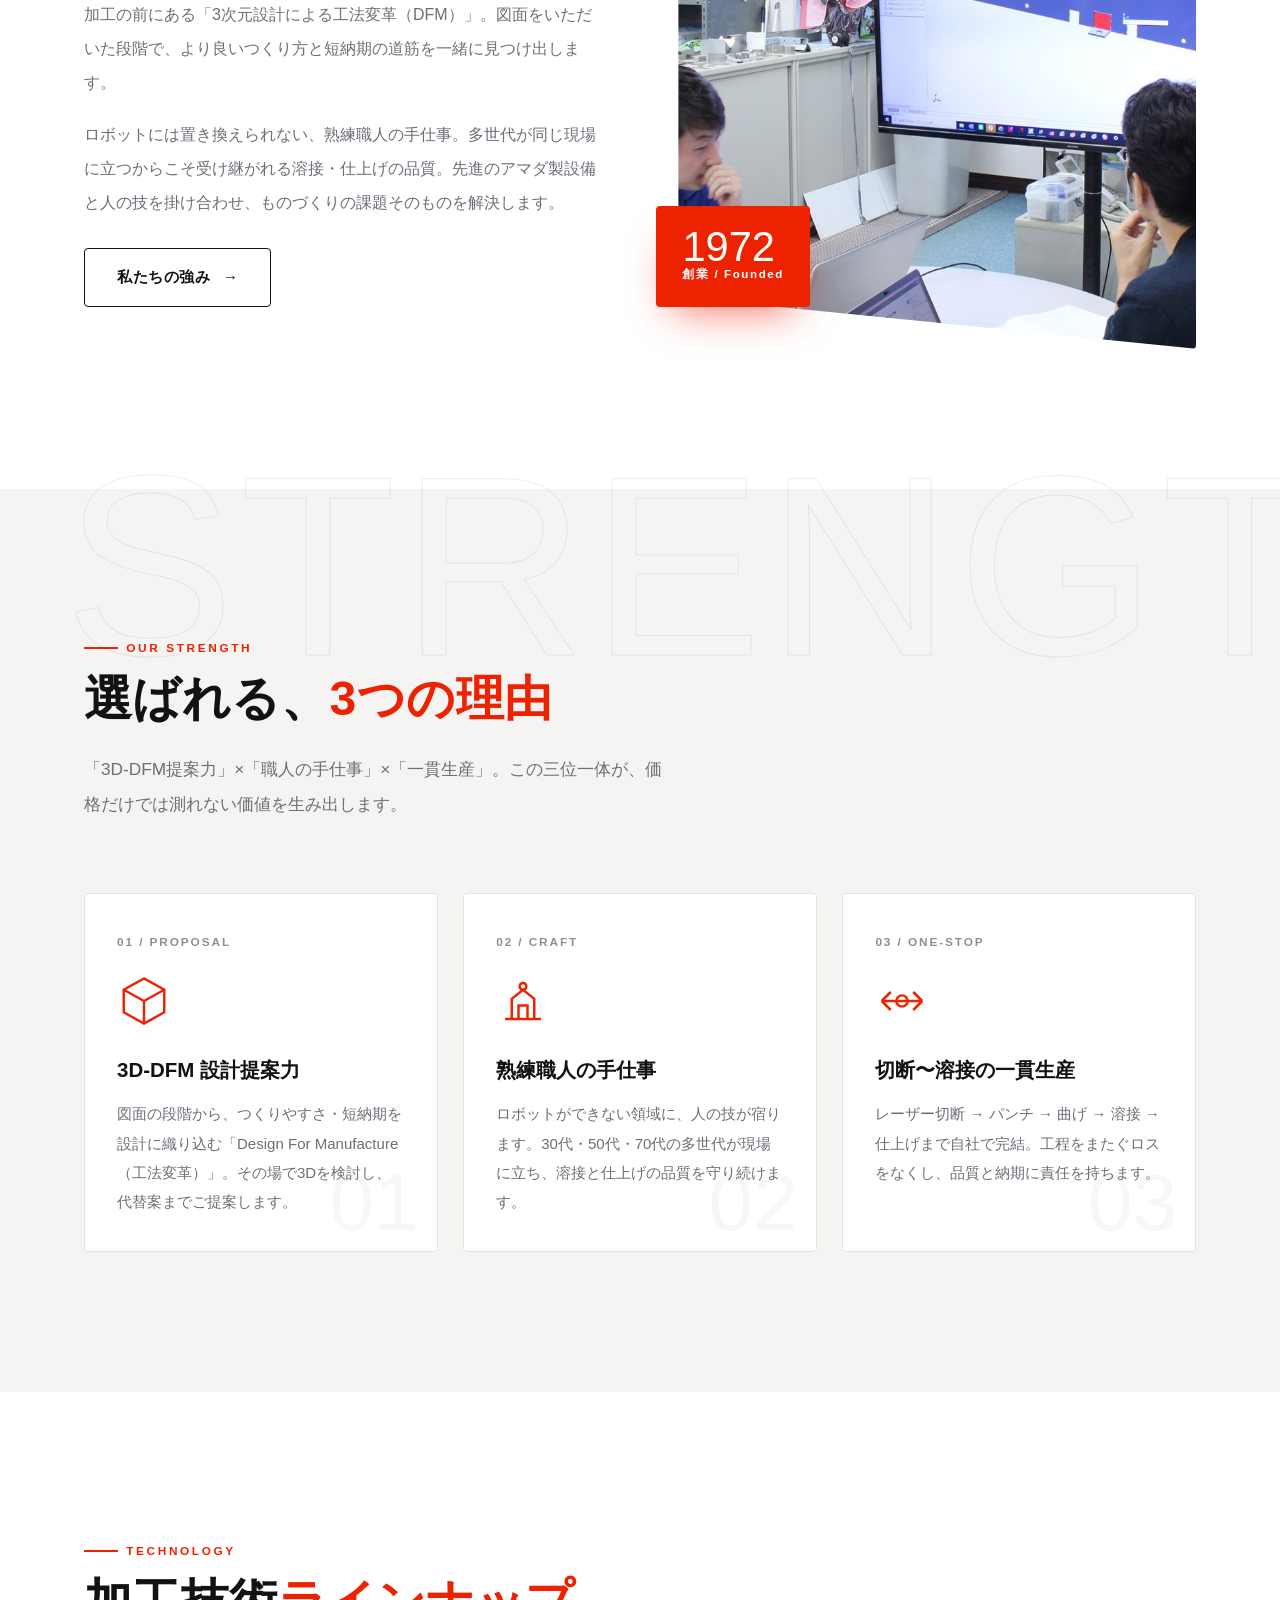
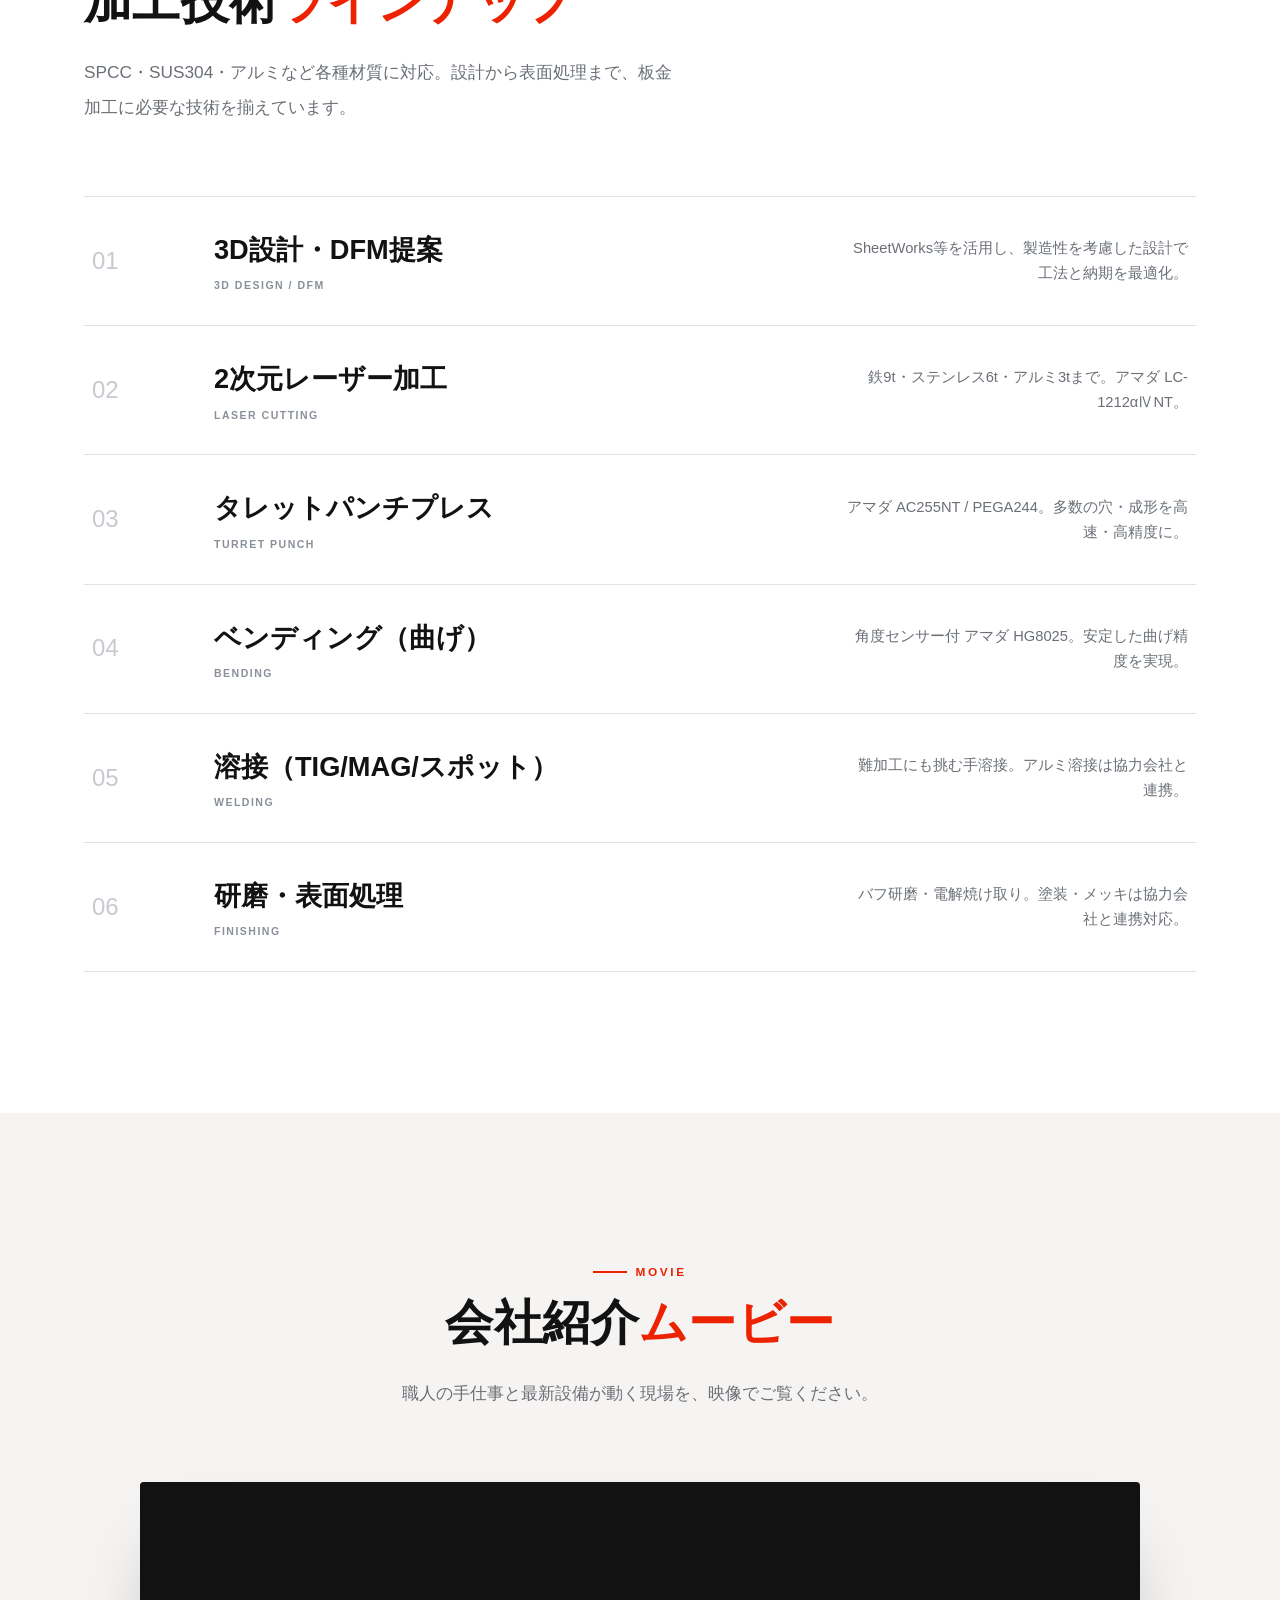
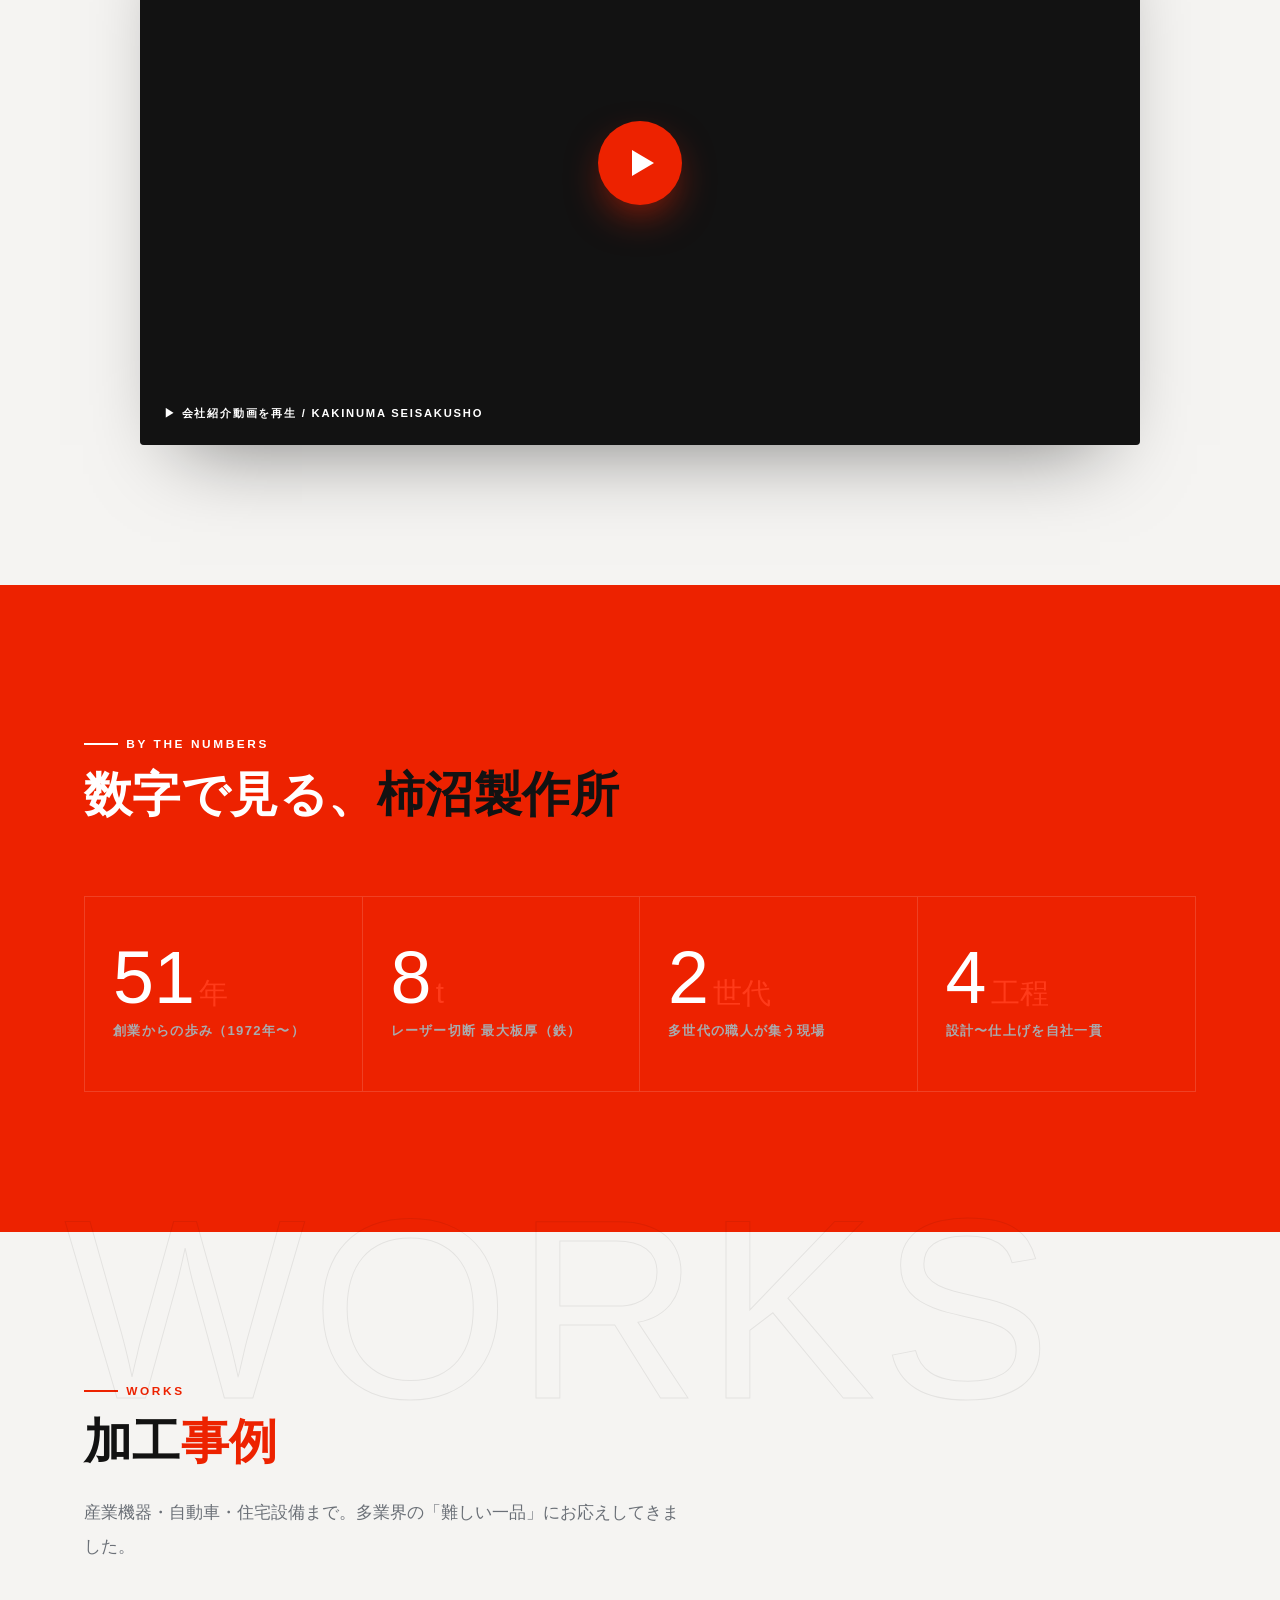
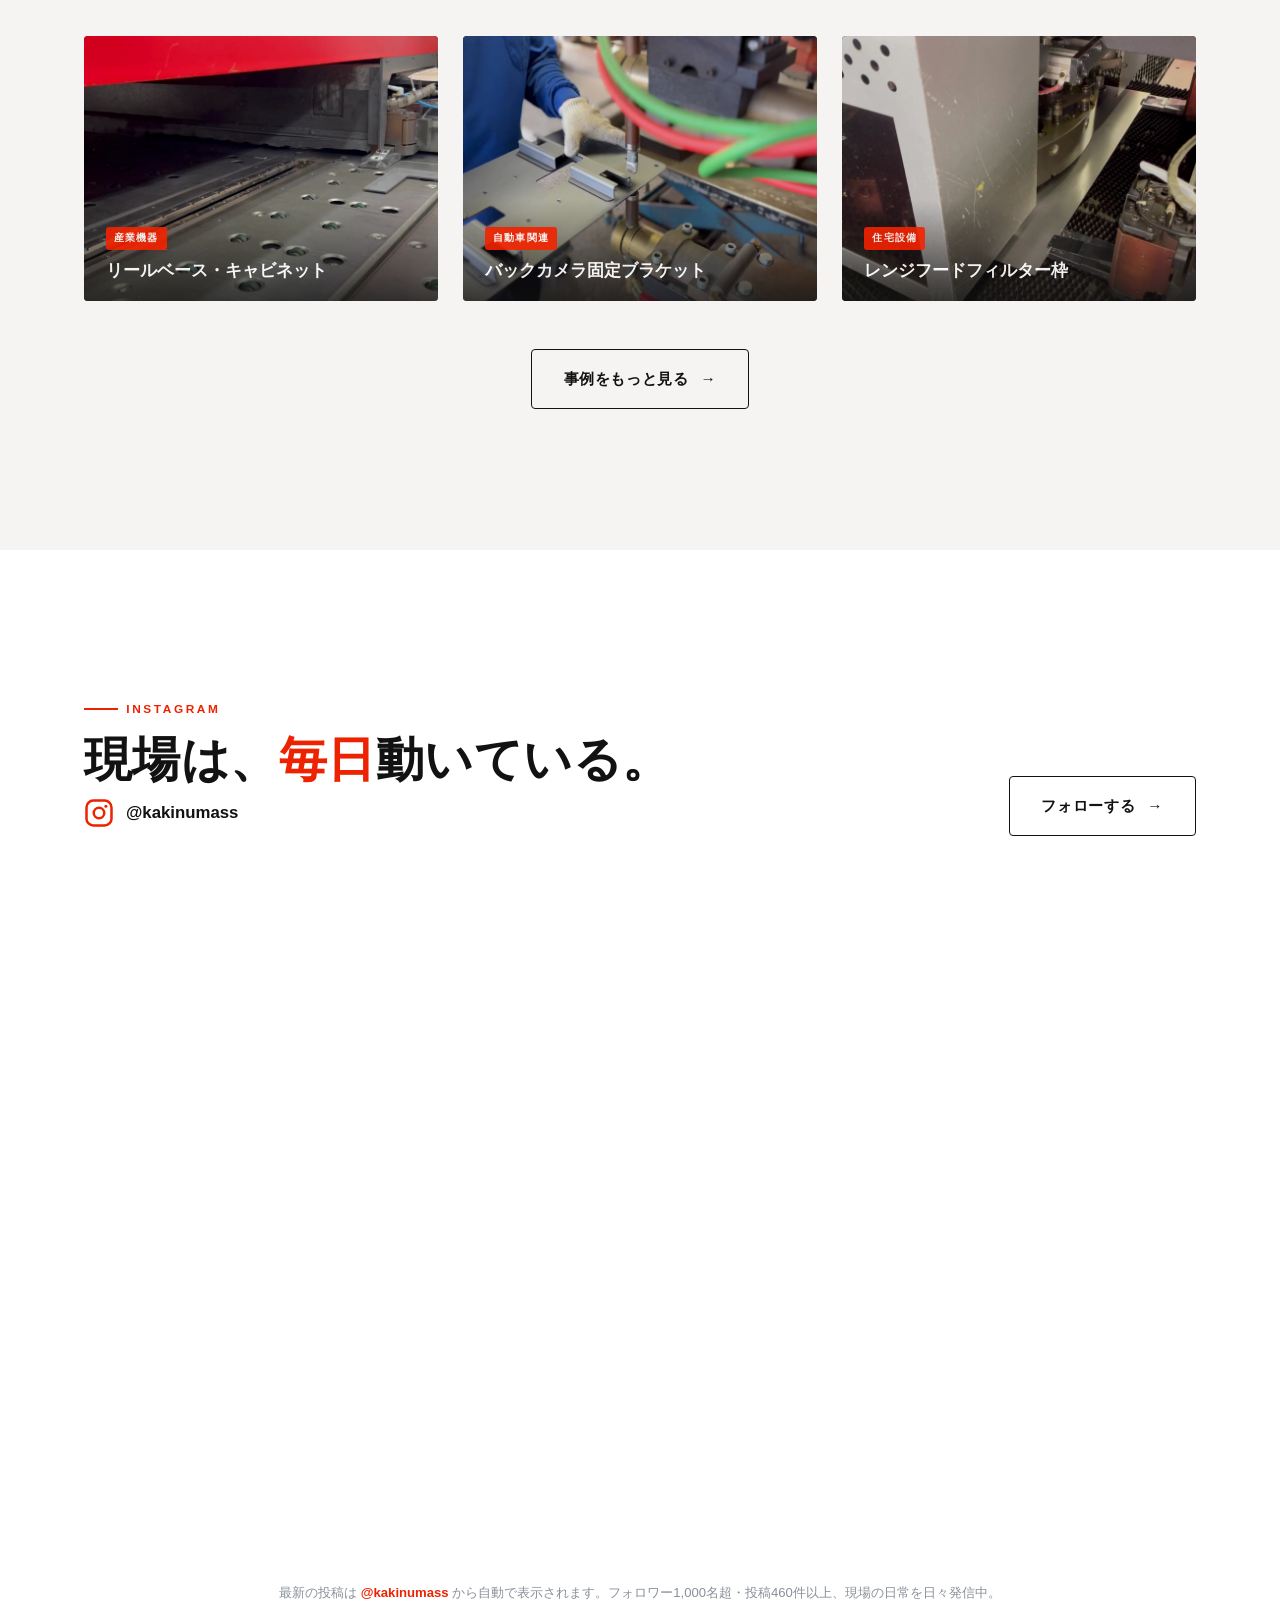
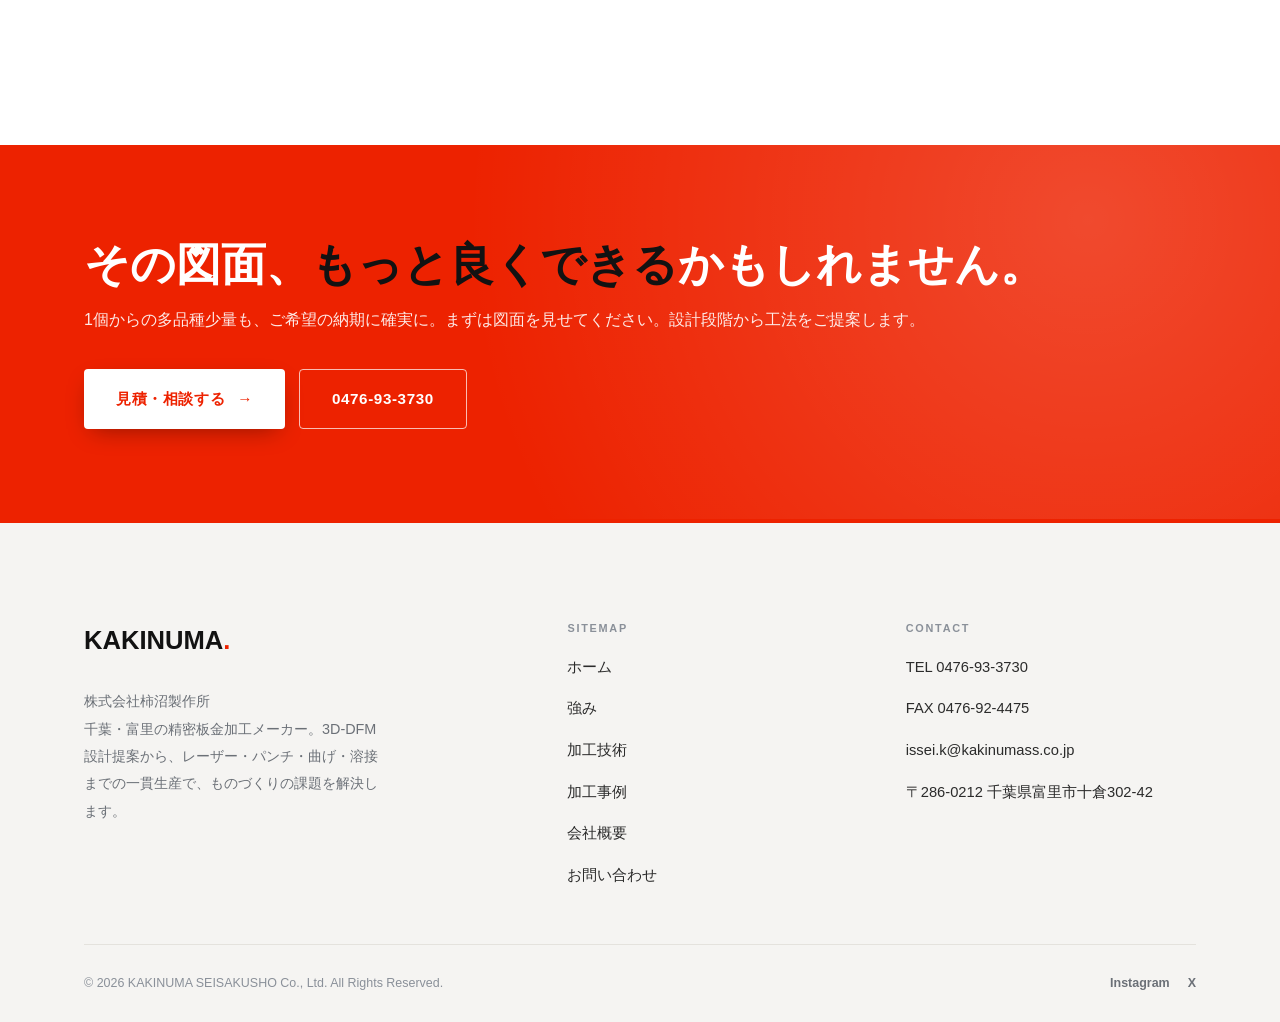
==== commit 77243c6e: "3D design video + company-movie thumbnail poster" ====
--- a/index.html
+++ b/index.html
@@ -213,7 +213,7 @@
     <div class="video-wrap reveal">
       <div class="video-embed">
         <button class="video-facade" data-yt="X4dyCx2qvk0" aria-label="会社紹介ムービーを再生"
-          style="background-image:url('assets/img/products/prod14.jpg')">
+          style="background-image:url('assets/img/movie-thumb.jpg')">
           <span class="play"></span>
           <span class="vlabel">▶ 会社紹介動画を再生 / KAKINUMA SEISAKUSHO</span>
         </button>
--- a/assets/style.css
+++ b/assets/style.css
@@ -152,9 +152,9 @@
 /* ============================================================
    HERO (light, split)
    ============================================================ */
-.hero{position:relative;background:var(--white);overflow:hidden}
-.hero-layout{display:grid;grid-template-columns:1.08fr .92fr;min-height:100vh}
-.hero-text{position:relative;z-index:2;display:flex;flex-direction:column;justify-content:center;
+.hero{position:relative;background:var(--white);overflow:hidden;min-height:100vh;display:flex;align-items:center}
+.hero-layout{position:relative;z-index:3;width:100%;min-height:100vh;display:flex;align-items:center}
+.hero-text{position:relative;z-index:2;display:flex;flex-direction:column;justify-content:center;max-width:680px;
   padding:clamp(120px,15vw,160px) clamp(24px,4vw,60px) clamp(48px,7vw,80px) var(--gut)}
 .bg-grid{position:absolute;inset:0;z-index:0;
   background-image:linear-gradient(var(--line) 1px,transparent 1px),linear-gradient(90deg,var(--line) 1px,transparent 1px);
@@ -182,17 +182,20 @@
 .hero-meta .num{font-family:var(--display);font-size:clamp(1.6rem,3vw,2.4rem);line-height:1;color:var(--red)}
 .hero-meta .lbl{font-size:.66rem;letter-spacing:.12em;color:var(--steel);font-weight:600;font-family:var(--mono);text-transform:uppercase;margin-top:.5em}
 
-.hero-visual{position:relative;overflow:hidden;background:transparent;
-  -webkit-mask-image:linear-gradient(100deg,transparent 0,rgba(0,0,0,.22) 6%,rgba(0,0,0,.72) 17%,#000 31%);
-  mask-image:linear-gradient(100deg,transparent 0,rgba(0,0,0,.22) 6%,rgba(0,0,0,.72) 17%,#000 31%)}
+.hero-visual{position:absolute;inset:0;z-index:0;overflow:hidden;background:var(--ink)}
 .hero-visual>img{position:absolute;inset:0;width:100%;height:100%;object-fit:cover;transform:scale(1.08);animation:heroZoom 14s var(--ease) forwards;z-index:0}
 @keyframes heroZoom{to{transform:scale(1)}}
 .hero-video-bg{position:absolute;inset:0;overflow:hidden;z-index:1}
 .hero-video-bg iframe{position:absolute;border:0;pointer-events:none;top:0;left:0}
-.hero-visual::after{content:"";position:absolute;inset:0;z-index:2;background:linear-gradient(120deg,rgba(18,18,18,.14),transparent 42%)}
-@media(max-width:860px){.hero-video-bg{display:none}.hero-visual{-webkit-mask-image:none;mask-image:none}}
-.hero-visual .vtag{position:absolute;left:14%;bottom:28px;z-index:3;font-family:var(--mono);font-size:.66rem;letter-spacing:.18em;color:#fff;background:rgba(237,34,0,.92);padding:.6em 1.1em;border-radius:3px;font-weight:600}
-.hero-badge{position:absolute;top:clamp(120px,15vw,160px);right:0;z-index:4;background:var(--red);color:#fff;padding:18px 22px;text-align:center;box-shadow:0 18px 40px -16px rgba(237,34,0,.6)}
+.hero-scrim{position:absolute;inset:0;z-index:2;pointer-events:none;
+  background:linear-gradient(95deg,rgba(255,255,255,.97) 0%,rgba(255,255,255,.9) 26%,rgba(255,255,255,.6) 46%,rgba(255,255,255,.2) 66%,rgba(255,255,255,0) 86%)}
+@media(max-width:860px){
+  .hero-video-bg{display:none}
+  .hero-scrim{background:linear-gradient(180deg,rgba(255,255,255,.86) 0%,rgba(255,255,255,.95) 100%)}
+  .hero .vtag,.hero-badge{display:none}
+}
+.hero .vtag{position:absolute;right:clamp(20px,4vw,48px);bottom:26px;z-index:3;font-family:var(--mono);font-size:.66rem;letter-spacing:.18em;color:#fff;background:rgba(237,34,0,.92);padding:.6em 1.1em;border-radius:3px;font-weight:600}
+.hero-badge{position:absolute;top:clamp(108px,14vw,150px);right:0;z-index:4;background:var(--red);color:#fff;padding:18px 22px;text-align:center;box-shadow:0 18px 40px -16px rgba(237,34,0,.6)}
 .hero-badge .y{font-family:var(--display);font-size:2rem;line-height:.9}
 .hero-badge .t{font-size:.62rem;letter-spacing:.12em;font-weight:600;margin-top:4px}
 
